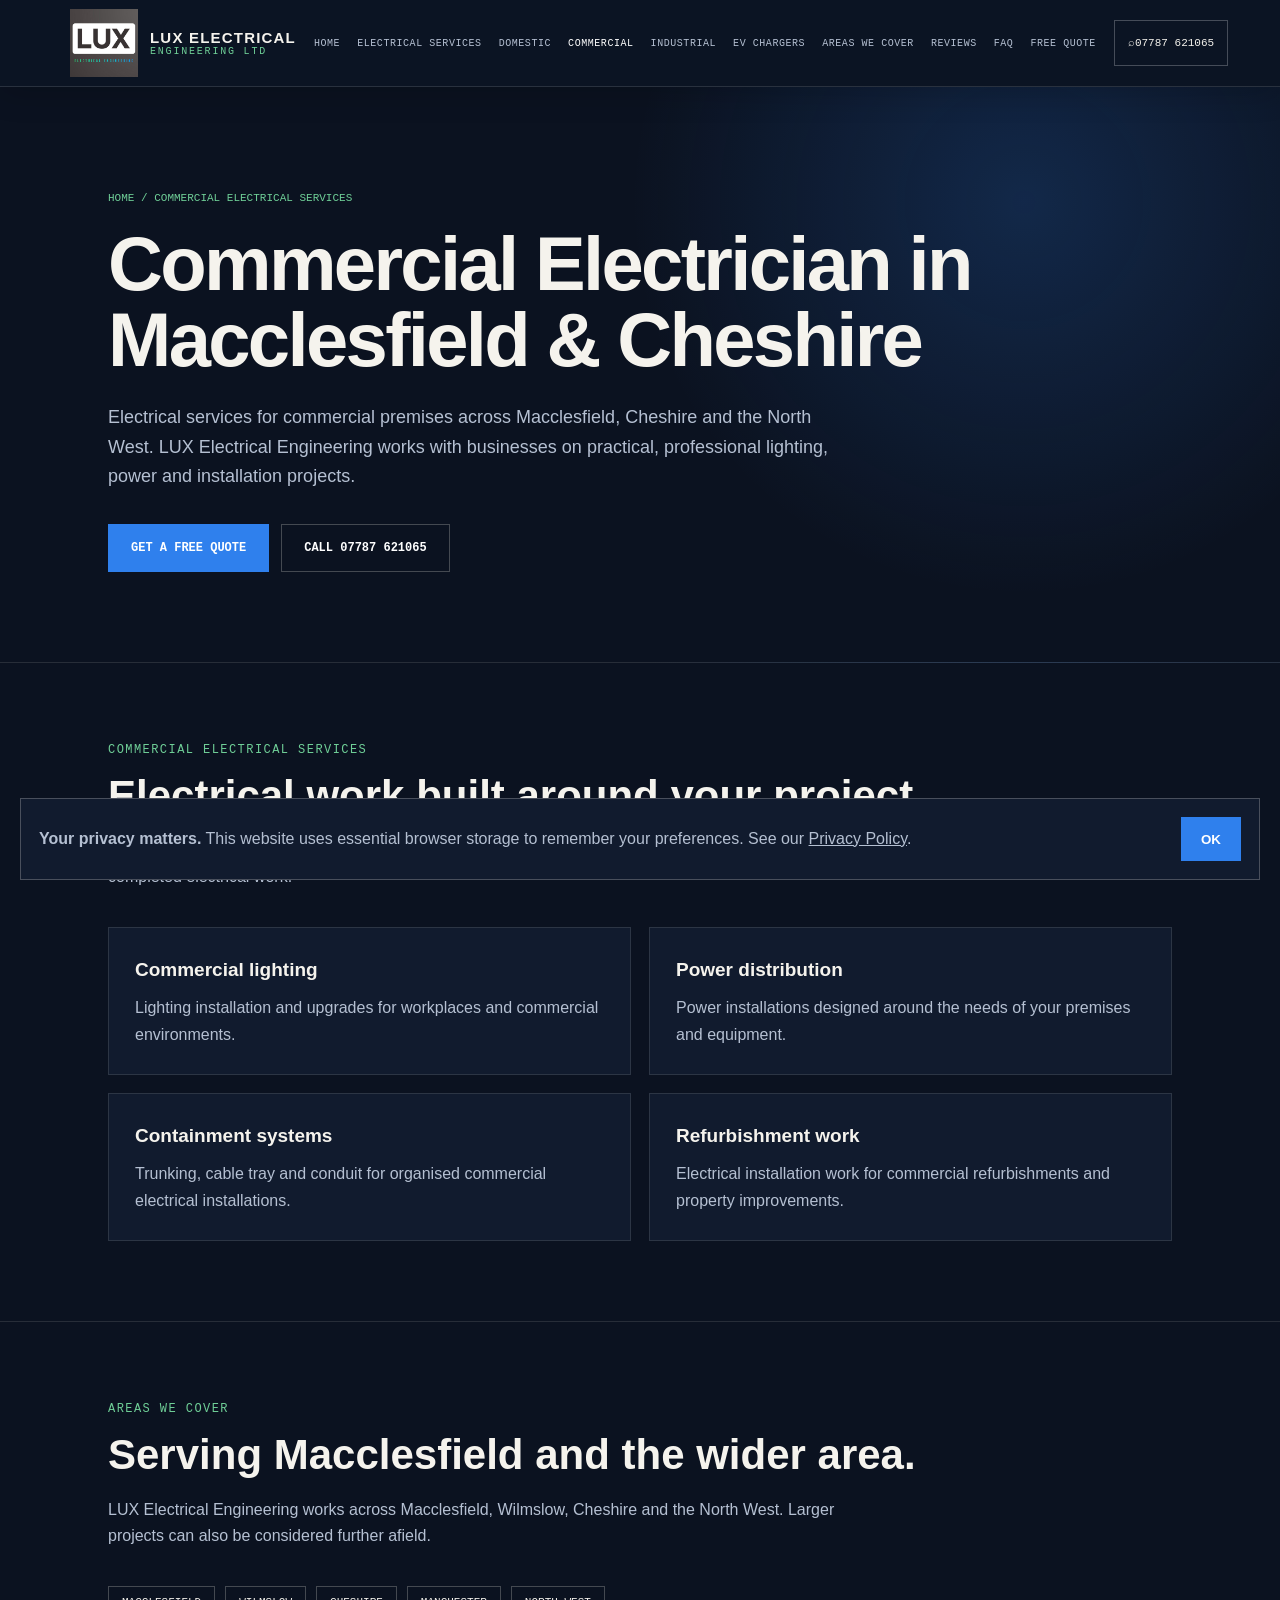
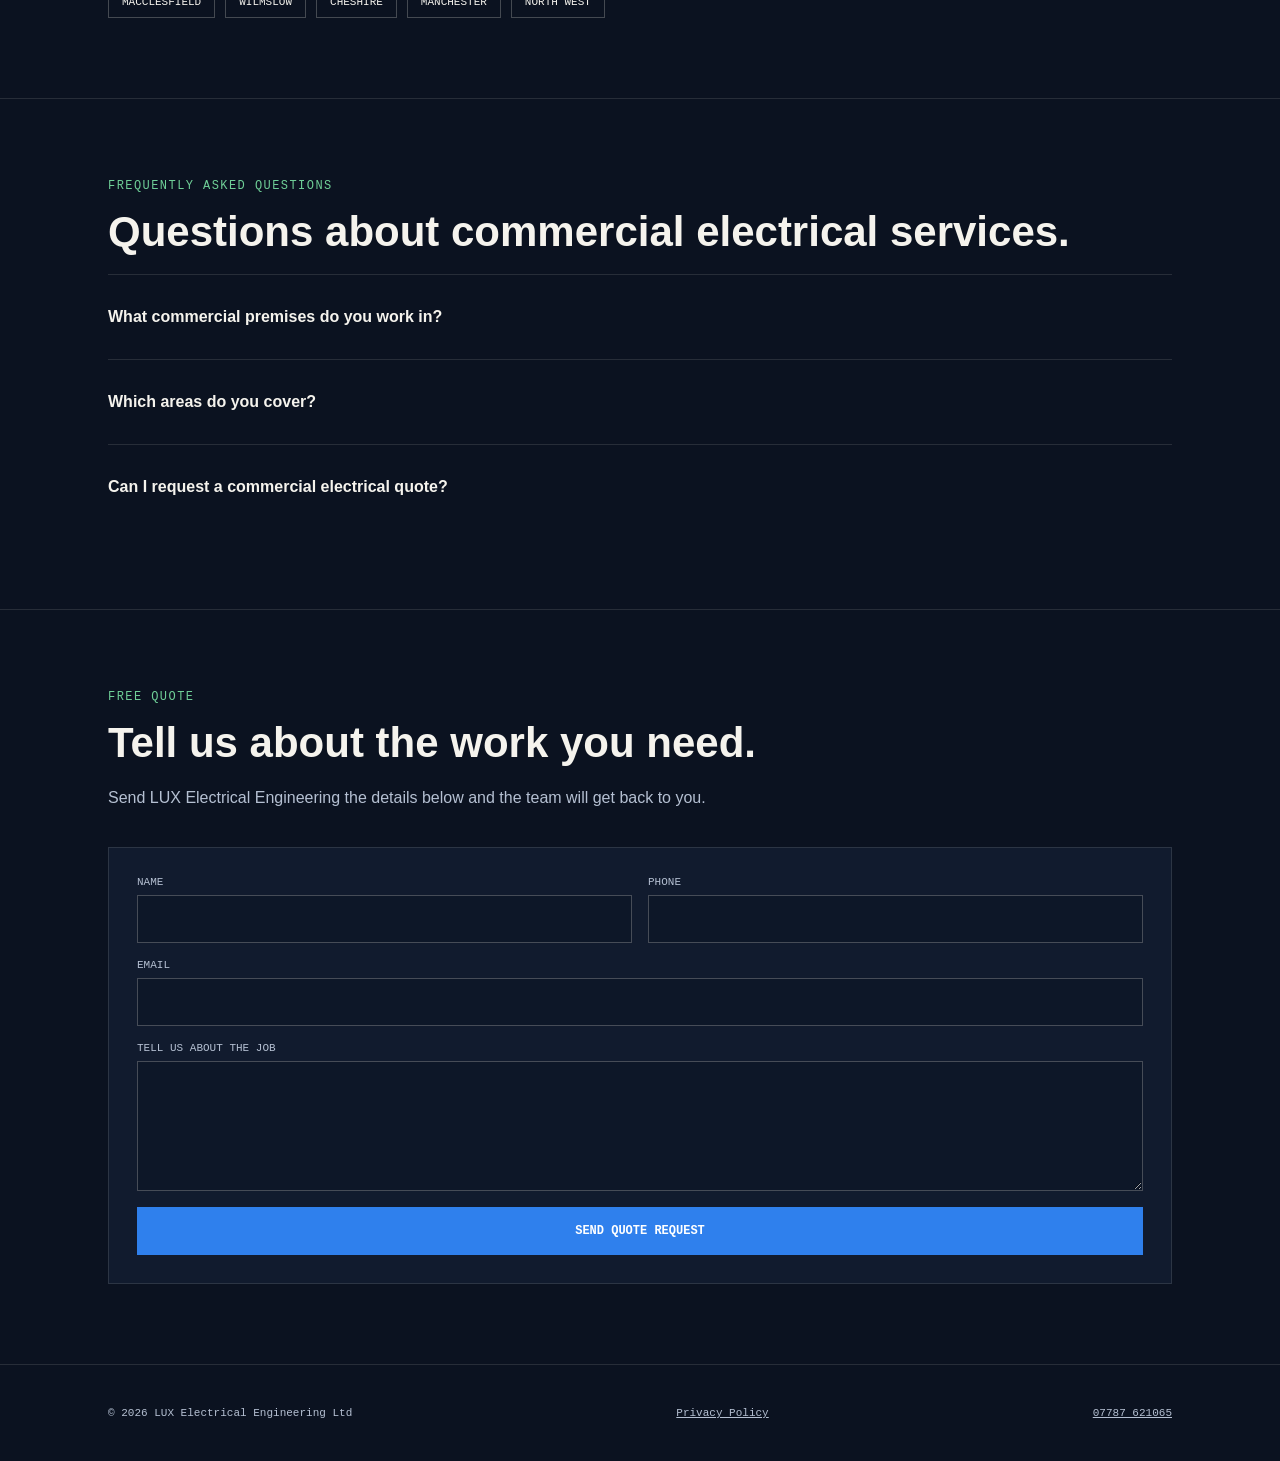
==== commercial-electrician.html @ 8d3e3acf "Refactor header implementation: extract header to separate HTML and CSS files, implement dynamic loa" ====
<!DOCTYPE html>
<html lang="en-GB">
<head>
<meta charset="UTF-8">
<meta name="viewport" content="width=device-width,initial-scale=1">
<title>Commercial Electrician Macclesfield & Cheshire | LUX Electrical</title>
<meta name="description" content="Commercial electrician serving Macclesfield and Cheshire. Electrical installations, lighting, power distribution and containment for commercial premises. Free quotes.">
<meta name="robots" content="index, follow, max-image-preview:large">
<meta name="theme-color" content="#0B1220">
<link rel="canonical" href="https://lux-electrical-ltd.co.uk/commercial-electrician.html">
<meta property="og:type" content="website">
<meta property="og:title" content="Commercial Electrician Macclesfield & Cheshire | LUX Electrical">
<meta property="og:description" content="Commercial electrician serving Macclesfield and Cheshire. Electrical installations, lighting, power distribution and containment for commercial premises. Free quotes.">
<meta property="og:url" content="https://lux-electrical-ltd.co.uk/commercial-electrician.html">
<meta property="og:image" content="https://lux-electrical-ltd.co.uk/wires.jpeg">
<script type="application/ld+json">{"@context":"https://schema.org","@graph":[{"@type":"Service","name":"Commercial Electrical Services","provider":{"@type":"Electrician","name":"LUX Electrical Engineering Ltd","url":"https://lux-electrical-ltd.co.uk/","telephone":"+447787621065"},"areaServed":["Macclesfield","Wilmslow","Cheshire","North West England"],"url":"https://lux-electrical-ltd.co.uk/commercial-electrician.html"},{"@type":"FAQPage","mainEntity":[{"@type":"Question","name":"What commercial premises do you work in?","acceptedAnswer":{"@type":"Answer","text":"Projects can include offices, shops, showrooms, warehouses, care homes, community buildings and other commercial environments."}},{"@type":"Question","name":"Which areas do you cover?","acceptedAnswer":{"@type":"Answer","text":"LUX Electrical Engineering covers Macclesfield, Wilmslow, Cheshire and the wider North West, with larger projects considered further afield."}},{"@type":"Question","name":"Can I request a commercial electrical quote?","acceptedAnswer":{"@type":"Answer","text":"Yes. Commercial enquiries can be submitted through the website or discussed directly on 07787 621065."}}]}]}</script>
<style>
:root{--ink:#0B1220;--panel:#111B2E;--panel2:#16223A;--blue:#2F80ED;--mint:#6FCF97;--live:#39FF88;--paper:#F5F3ED;--slate:#B5C0D2;--dim:#9AA8BF;--line:rgba(237,234,226,.12);--strong:rgba(237,234,226,.25);--display:Arial,Helvetica,sans-serif;--mono:'SFMono-Regular',Consolas,'Liberation Mono',monospace;--body:Arial,Helvetica,sans-serif;--max:1120px}
*{box-sizing:border-box}html{scroll-behavior:smooth}body{margin:0;background:var(--ink);color:var(--paper);font-family:var(--body);line-height:1.65;-webkit-font-smoothing:antialiased}a{color:inherit}.wrap{max-width:var(--max);margin:auto;padding:0 28px}img{max-width:100%;display:block}:is(a,button,input,select,textarea):focus-visible{outline:2px solid var(--live);outline-offset:3px}
header{position:sticky;top:0;z-index:20;background:rgba(11,18,32,.96);border-bottom:1px solid var(--line)}.nav{min-height:78px;display:flex;align-items:center;justify-content:space-between;gap:20px}.brand{display:flex;align-items:center;gap:12px;text-decoration:none}.brand img{width:58px;height:58px;object-fit:contain}.brand b{font-size:15px;letter-spacing:.03em}.navlinks{display:flex;gap:18px;align-items:center;flex-wrap:wrap}.navlinks a{font:11px var(--mono);text-transform:uppercase;text-decoration:none;color:var(--slate);min-height:44px;display:inline-flex;align-items:center}.navlinks a:hover{color:var(--paper)}
.hero{padding:105px 0 90px;border-bottom:1px solid var(--line);background:radial-gradient(circle at 80% 20%,rgba(47,128,237,.2),transparent 35%)}.crumbs{font:11px var(--mono);color:var(--mint);text-transform:uppercase;margin-bottom:22px}.crumbs a{text-decoration:none}.hero h1{font:700 clamp(42px,7vw,76px)/1 var(--display);letter-spacing:-.035em;max-width:900px;margin:0 0 25px}.hero p{font-size:18px;color:var(--slate);max-width:720px;margin:0 0 32px}.actions{display:flex;gap:12px;flex-wrap:wrap}.btn{min-height:48px;padding:13px 22px;border:1px solid var(--blue);background:var(--blue);color:#fff;text-decoration:none;font:600 12px var(--mono);text-transform:uppercase;display:inline-flex;align-items:center;justify-content:center}.btn.alt{background:transparent;border-color:var(--strong)}
section{padding:80px 0;border-bottom:1px solid var(--line);content-visibility:auto;contain-intrinsic-size:700px}.eyebrow{font:12px var(--mono);color:var(--mint);letter-spacing:.12em;text-transform:uppercase;margin-bottom:15px}.head{font:600 clamp(28px,4vw,42px) var(--display);margin:0 0 18px}.lede{color:var(--slate);max-width:760px;margin:0 0 36px}.grid{display:grid;grid-template-columns:repeat(2,1fr);gap:18px}.card{background:var(--panel);border:1px solid var(--line);padding:26px}.card h3{margin:0 0 10px;font-size:19px}.card p{margin:0;color:var(--slate)}.areas{display:flex;flex-wrap:wrap;gap:10px}.chip{border:1px solid var(--strong);padding:9px 13px;font:11px var(--mono);text-transform:uppercase}.faq details{border-top:1px solid var(--line);padding:20px 0}.faq summary{cursor:pointer;font-weight:600;min-height:44px;display:flex;align-items:center}.faq p{color:var(--slate);margin:10px 0 0}
.quote{display:grid;grid-template-columns:1fr 1fr;gap:16px;background:var(--panel);border:1px solid var(--line);padding:28px}.field{display:flex;flex-direction:column;gap:7px}.field.full{grid-column:1/-1}.field label{font:11px var(--mono);text-transform:uppercase;color:var(--slate)}.field input,.field select,.field textarea{width:100%;min-height:48px;background:#0D1728;border:1px solid var(--strong);color:var(--paper);padding:12px;font:16px var(--body)}.field textarea{min-height:130px;resize:vertical}.quote .btn{grid-column:1/-1;cursor:pointer}
footer{padding:42px 0}.foot{display:flex;justify-content:space-between;gap:20px;flex-wrap:wrap;color:var(--slate);font:11px var(--mono)}.cookie-banner{position:fixed;z-index:50;left:20px;right:20px;bottom:20px;background:var(--panel);border:1px solid var(--strong);padding:18px;display:flex;align-items:center;justify-content:space-between;gap:18px}.cookie-banner p{margin:0;color:var(--slate)}.cookie-banner button{min-width:60px;min-height:44px;background:var(--blue);border:0;color:#fff;font-weight:700;cursor:pointer}
@media(max-width:760px){.navlinks a:not(.quote-link){display:none}.wrap{padding:0 20px}.hero{padding:75px 0}.grid,.quote{grid-template-columns:1fr}.field.full,.quote .btn{grid-column:auto}.cookie-banner{flex-direction:column;align-items:stretch}.actions .btn{width:100%}}

</style>
<link rel="stylesheet" href="header.css">
</head>
<body>

<div id="site-header"></div>

<main>
<section class="hero"><div class="wrap"><div class="crumbs"><a href="index.html">Home</a> / Commercial Electrical Services</div><h1>Commercial Electrician in Macclesfield & Cheshire</h1><p>Electrical services for commercial premises across Macclesfield, Cheshire and the North West. LUX Electrical Engineering works with businesses on practical, professional lighting, power and installation projects.</p><div class="actions"><a class="btn" href="#quote">Get a free quote</a><a class="btn alt" href="tel:+447787621065">Call 07787 621065</a></div></div></section>
<section><div class="wrap"><div class="eyebrow">Commercial Electrical Services</div><h2 class="head">Electrical work built around your project.</h2><p class="lede">Clear communication, professional workmanship and a straightforward route from initial enquiry to completed electrical work.</p><div class="grid"><article class="card"><h3>Commercial lighting</h3><p>Lighting installation and upgrades for workplaces and commercial environments.</p></article><article class="card"><h3>Power distribution</h3><p>Power installations designed around the needs of your premises and equipment.</p></article><article class="card"><h3>Containment systems</h3><p>Trunking, cable tray and conduit for organised commercial electrical installations.</p></article><article class="card"><h3>Refurbishment work</h3><p>Electrical installation work for commercial refurbishments and property improvements.</p></article></div></div></section>
<section><div class="wrap"><div class="eyebrow">Areas We Cover</div><h2 class="head">Serving Macclesfield and the wider area.</h2><p class="lede">LUX Electrical Engineering works across Macclesfield, Wilmslow, Cheshire and the North West. Larger projects can also be considered further afield.</p><div class="areas"><span class="chip">Macclesfield</span><span class="chip">Wilmslow</span><span class="chip">Cheshire</span><span class="chip">Manchester</span><span class="chip">North West</span></div></div></section>
<section class="faq"><div class="wrap"><div class="eyebrow">Frequently Asked Questions</div><h2 class="head">Questions about commercial electrical services.</h2><details><summary>What commercial premises do you work in?</summary><p>Projects can include offices, shops, showrooms, warehouses, care homes, community buildings and other commercial environments.</p></details><details><summary>Which areas do you cover?</summary><p>LUX Electrical Engineering covers Macclesfield, Wilmslow, Cheshire and the wider North West, with larger projects considered further afield.</p></details><details><summary>Can I request a commercial electrical quote?</summary><p>Yes. Commercial enquiries can be submitted through the website or discussed directly on 07787 621065.</p></details></div></section>
<section id="quote"><div class="wrap"><div class="eyebrow">Free Quote</div><h2 class="head">Tell us about the work you need.</h2><p class="lede">Send LUX Electrical Engineering the details below and the team will get back to you.</p>
<form class="quote" action="https://formsubmit.co/ffd7b2f1b29dc3fb949552e3f3773366" method="POST">
<input type="hidden" name="_subject" value="New LUX Electrical quote request - Commercial Electrical Services">
<input type="hidden" name="_captcha" value="false">
<input type="hidden" name="_template" value="table">
<input type="hidden" name="_next" value="https://lux-electrical-ltd.co.uk/commercial-electrician.html?success=true#quote">
<input type="hidden" name="jobtype" value="Commercial">
<input type="text" name="_honey" style="display:none" tabindex="-1" autocomplete="off">
<div class="field"><label for="name">Name</label><input id="name" name="name" autocomplete="name" required></div>
<div class="field"><label for="phone">Phone</label><input id="phone" type="tel" name="phone" autocomplete="tel" required></div>
<div class="field full"><label for="email">Email</label><input id="email" type="email" name="email" autocomplete="email" required></div>
<div class="field full"><label for="message">Tell us about the job</label><textarea id="message" name="message" required></textarea></div>
<button class="btn" type="submit">Send quote request</button>
</form></div></section>
</main>
<footer><div class="wrap foot"><span>© 2026 LUX Electrical Engineering Ltd</span><a href="privacy-policy.html">Privacy Policy</a><a href="tel:+447787621065">07787 621065</a></div></footer>
<div id="cookie-banner" class="cookie-banner"><p><strong>Your privacy matters.</strong> This website uses essential browser storage to remember your preferences. See our <a href="privacy-policy.html">Privacy Policy</a>.</p><button type="button" id="accept-cookies">OK</button></div>
<script>
const b=document.getElementById('cookie-banner'),ok=document.getElementById('accept-cookies');
function choice(){try{return localStorage.getItem('luxCookieChoice')}catch(e){return null}}
function save(){try{localStorage.setItem('luxCookieChoice','accepted')}catch(e){}}
if(choice()&&b)b.style.display='none';
if(ok)ok.addEventListener('click',()=>{save();if(b)b.style.display='none'});
</script>



<script src="header.js" defer></script>
</body></html>
---- header.css ----
/* Shared LUX header */
.site-header{position:sticky;top:0;z-index:1000;background:#0b1423;border-bottom:1px solid rgba(255,255,255,.12);box-shadow:0 8px 30px rgba(0,0,0,.16)}
.site-nav{max-width:1180px;min-height:86px;margin:0 auto;padding:8px 20px;display:flex;align-items:center;gap:18px}
.site-brand{display:flex;align-items:center;gap:12px;text-decoration:none;flex:0 0 auto}
.site-brand img{width:68px;height:68px;object-fit:contain}
.site-brand-copy{display:flex;flex-direction:column;line-height:1.08;white-space:nowrap}
.site-brand-copy strong{font:700 15px Arial,Helvetica,sans-serif;letter-spacing:.08em;color:#f5f3ed}
.site-brand-copy small{font:10px 'SFMono-Regular',Consolas,monospace;letter-spacing:.18em;color:#6fcf97}
.site-links{display:flex;align-items:center;justify-content:center;gap:17px;margin-left:auto}
.site-links a{display:inline-flex;align-items:center;min-height:44px;color:#b5c0d2;text-decoration:none;text-transform:uppercase;white-space:nowrap;font:10px 'SFMono-Regular',Consolas,monospace;letter-spacing:.055em}
.site-links a:hover,.site-links a.is-current{color:#fff}
.site-phone{display:inline-flex;align-items:center;justify-content:center;min-height:46px;padding:0 13px;border:1px solid rgba(255,255,255,.24);color:#f5f3ed;text-decoration:none;white-space:nowrap;font:11px 'SFMono-Regular',Consolas,monospace}
.site-phone:hover{border-color:#2f80ed}
.site-menu-toggle{display:none;width:46px;height:46px;border:1px solid rgba(255,255,255,.24);background:transparent;padding:11px;cursor:pointer}
.site-menu-toggle span{display:block;height:2px;background:#f5f3ed;margin:5px 0;transition:.2s}
.site-menu-toggle[aria-expanded="true"] span:nth-child(1){transform:translateY(7px) rotate(45deg)}
.site-menu-toggle[aria-expanded="true"] span:nth-child(2){opacity:0}
.site-menu-toggle[aria-expanded="true"] span:nth-child(3){transform:translateY(-7px) rotate(-45deg)}
@media(max-width:1180px){
  .site-brand-copy{display:none}
  .site-links{gap:13px}
}
@media(max-width:930px){
  .site-nav{min-height:76px}
  .site-brand img{width:60px;height:60px}
  .site-brand-copy{display:flex}
  .site-phone{margin-left:auto}
  .site-menu-toggle{display:block}
  .site-links{display:none;position:absolute;left:20px;right:20px;top:calc(100% + 1px);margin:0;padding:10px;background:#111b2e;border:1px solid rgba(255,255,255,.2);box-shadow:0 20px 45px rgba(0,0,0,.42);flex-direction:column;align-items:stretch;gap:0}
  .site-links.is-open{display:flex}
  .site-links a{width:100%;min-height:49px;padding:0 12px;border-bottom:1px solid rgba(255,255,255,.1);font-size:11px}
  .site-links a:last-child{border-bottom:0}
}
@media(max-width:560px){
  .site-nav{padding:7px 16px;gap:10px}
  .site-brand img{width:54px;height:54px}
  .site-brand-copy strong{font-size:12px}
  .site-brand-copy small{font-size:8px}
  .site-phone{display:none}
  .site-links{left:16px;right:16px}
}
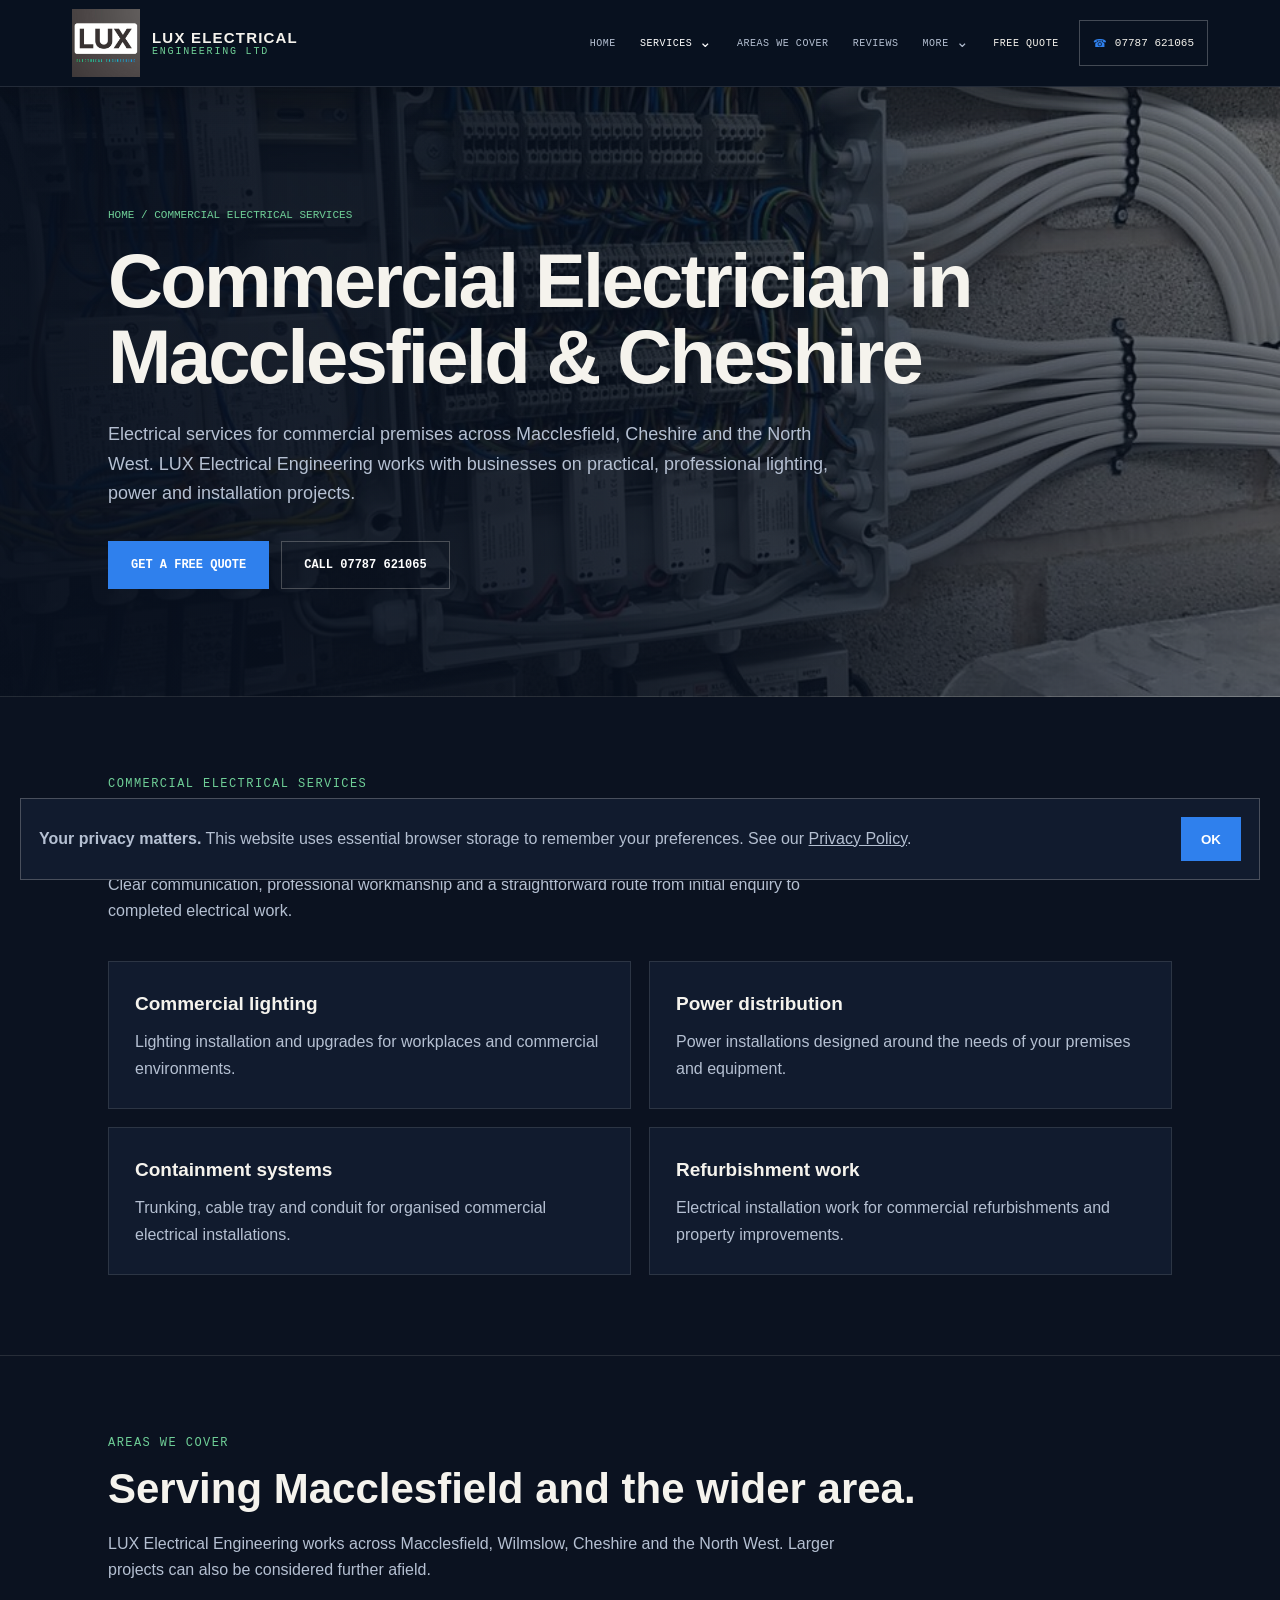
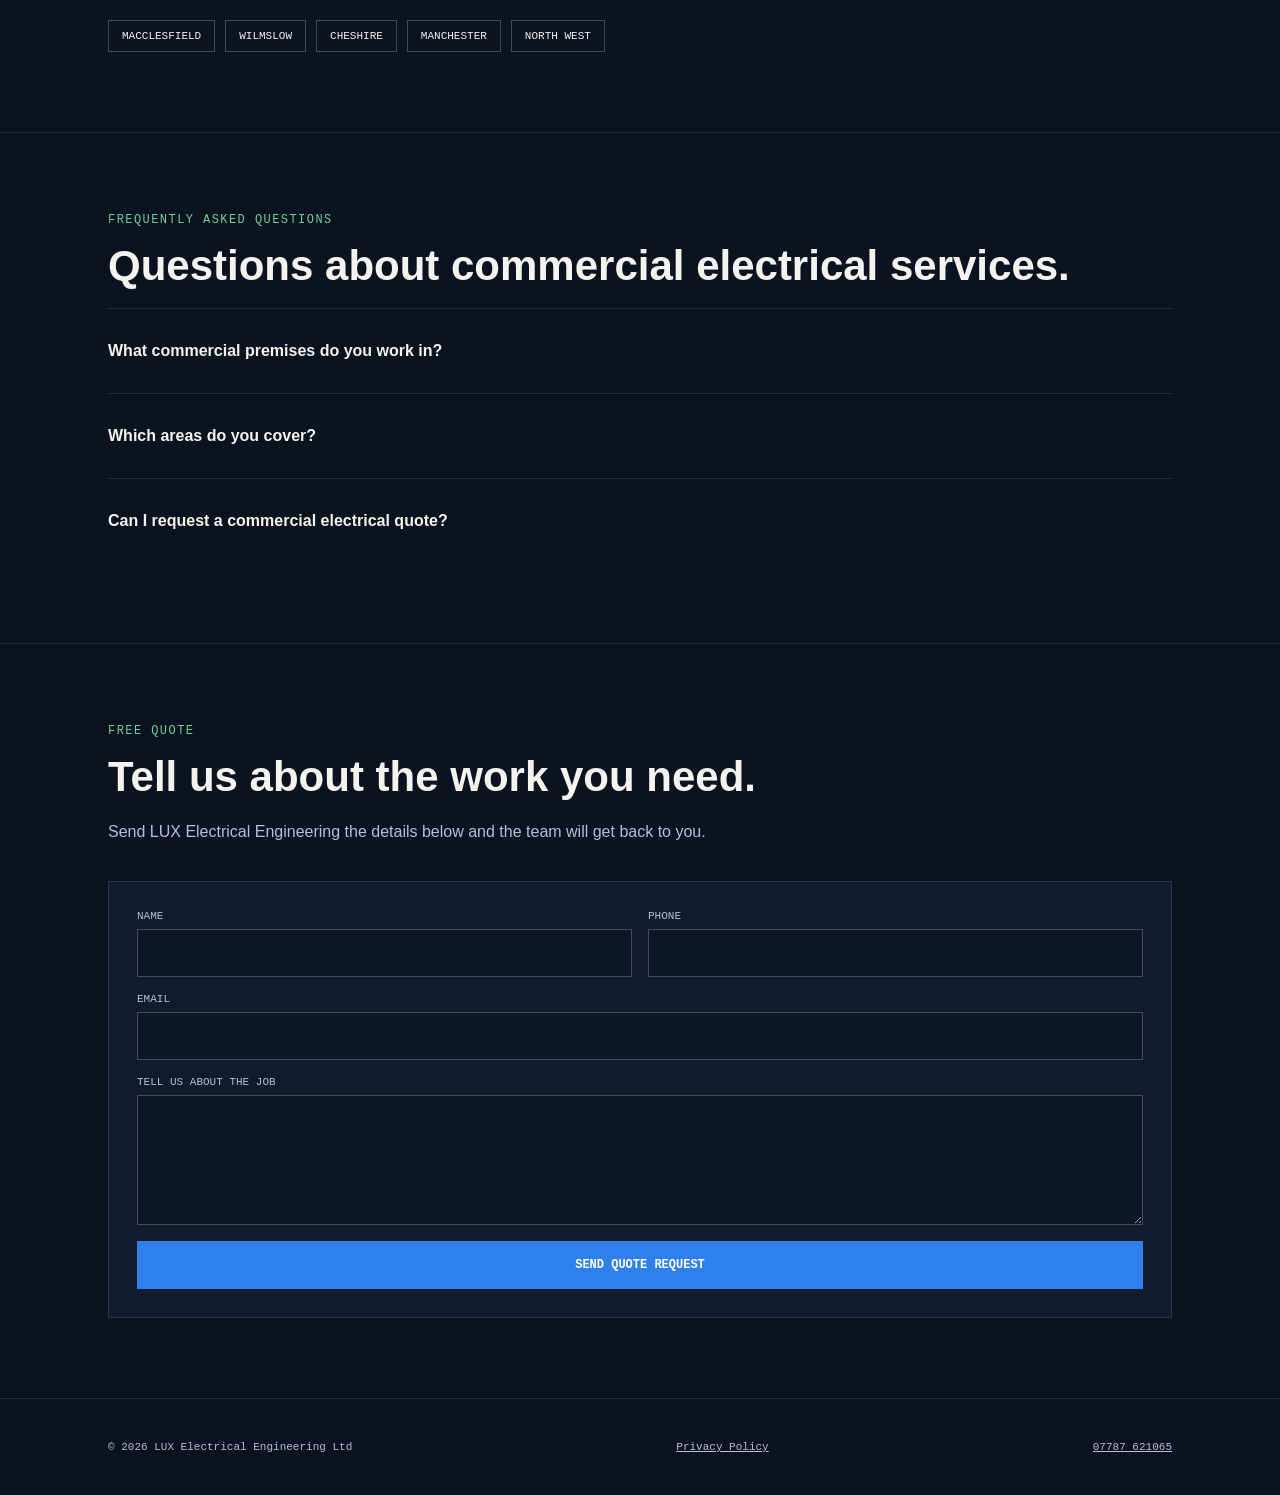
==== commit c8a6ceb0: "Add hero sections with background images and styles to service pages" ====
--- a/commercial-electrician.html
+++ b/commercial-electrician.html
@@ -26,6 +26,36 @@
 
 </style>
 <link rel="stylesheet" href="header.css">
+
+<style>
+.hero{
+  position:relative;
+  isolation:isolate;
+  background:
+    linear-gradient(90deg,rgba(7,15,29,.96) 0%,rgba(7,15,29,.84) 48%,rgba(7,15,29,.50) 100%),
+    url('wires.jpeg') center/cover no-repeat!important;
+  min-height:610px;
+  display:flex;
+  align-items:center;
+}
+.hero:after{
+  content:'';
+  position:absolute;
+  inset:0;
+  z-index:-1;
+  background:linear-gradient(180deg,rgba(11,18,32,.04),rgba(11,18,32,.30));
+}
+.hero .wrap{width:100%}
+@media(max-width:760px){
+  .hero{
+    min-height:570px;
+    background:
+      linear-gradient(90deg,rgba(7,15,29,.94),rgba(7,15,29,.72)),
+      url('wires.jpeg') center/cover no-repeat!important;
+  }
+}
+</style>
+
 </head>
 <body>
 
--- a/header.css
+++ b/header.css
@@ -1,35 +1,49 @@
-/* Shared LUX header */
-.site-header{position:sticky;top:0;z-index:1000;background:#0b1423;border-bottom:1px solid rgba(255,255,255,.12);box-shadow:0 8px 30px rgba(0,0,0,.16)}
-.site-nav{max-width:1180px;min-height:86px;margin:0 auto;padding:8px 20px;display:flex;align-items:center;gap:18px}
+/* LUX shared navigation */
+.site-header{position:sticky;top:0;z-index:1000;background:rgba(9,18,32,.96);backdrop-filter:blur(16px);-webkit-backdrop-filter:blur(16px);border-bottom:1px solid rgba(255,255,255,.11);box-shadow:0 8px 30px rgba(0,0,0,.18)}
+.site-nav{max-width:1180px;min-height:86px;margin:0 auto;padding:8px 22px;display:flex;align-items:center;gap:20px}
 .site-brand{display:flex;align-items:center;gap:12px;text-decoration:none;flex:0 0 auto}
 .site-brand img{width:68px;height:68px;object-fit:contain}
 .site-brand-copy{display:flex;flex-direction:column;line-height:1.08;white-space:nowrap}
 .site-brand-copy strong{font:700 15px Arial,Helvetica,sans-serif;letter-spacing:.08em;color:#f5f3ed}
 .site-brand-copy small{font:10px 'SFMono-Regular',Consolas,monospace;letter-spacing:.18em;color:#6fcf97}
-.site-links{display:flex;align-items:center;justify-content:center;gap:17px;margin-left:auto}
-.site-links a{display:inline-flex;align-items:center;min-height:44px;color:#b5c0d2;text-decoration:none;text-transform:uppercase;white-space:nowrap;font:10px 'SFMono-Regular',Consolas,monospace;letter-spacing:.055em}
-.site-links a:hover,.site-links a.is-current{color:#fff}
-.site-phone{display:inline-flex;align-items:center;justify-content:center;min-height:46px;padding:0 13px;border:1px solid rgba(255,255,255,.24);color:#f5f3ed;text-decoration:none;white-space:nowrap;font:11px 'SFMono-Regular',Consolas,monospace}
-.site-phone:hover{border-color:#2f80ed}
-.site-menu-toggle{display:none;width:46px;height:46px;border:1px solid rgba(255,255,255,.24);background:transparent;padding:11px;cursor:pointer}
+.site-links{display:flex;align-items:center;justify-content:center;gap:24px;margin-left:auto}
+.site-links>a,.site-dropdown-toggle{min-height:44px;display:inline-flex;align-items:center;gap:7px;padding:0;background:none;border:0;color:#b5c0d2;text-decoration:none;text-transform:uppercase;white-space:nowrap;font:10px 'SFMono-Regular',Consolas,monospace;letter-spacing:.055em;cursor:pointer}
+.site-links>a:hover,.site-links>a.is-current,.site-dropdown-toggle:hover,.site-dropdown.is-current>.site-dropdown-toggle{color:#fff}
+.site-quote-link{color:#f5f3ed!important}
+.site-dropdown{position:relative;display:flex;align-items:center}
+.dropdown-chevron{font-size:15px;line-height:1;transition:transform .2s ease}
+.site-dropdown.is-open .dropdown-chevron{transform:rotate(180deg)}
+.site-dropdown-menu{display:none;position:absolute;top:calc(100% + 9px);left:-18px;width:245px;padding:9px;background:#111b2e;border:1px solid rgba(255,255,255,.16);box-shadow:0 18px 42px rgba(0,0,0,.42)}
+.site-dropdown.is-open>.site-dropdown-menu{display:block}
+.site-dropdown-menu a{display:flex;align-items:center;min-height:45px;padding:0 12px;border-bottom:1px solid rgba(255,255,255,.08);color:#b5c0d2;text-decoration:none;text-transform:uppercase;font:10px 'SFMono-Regular',Consolas,monospace;letter-spacing:.04em}
+.site-dropdown-menu a:last-child{border-bottom:0}
+.site-dropdown-menu a:hover,.site-dropdown-menu a.is-current{color:#fff;background:rgba(47,128,237,.12)}
+.site-phone{display:inline-flex;align-items:center;justify-content:center;gap:8px;min-height:46px;padding:0 13px;border:1px solid rgba(255,255,255,.24);color:#f5f3ed;text-decoration:none;white-space:nowrap;font:11px 'SFMono-Regular',Consolas,monospace}
+.site-phone:hover{border-color:#2f80ed}.phone-mark{color:#2f80ed}
+.site-menu-toggle{display:none;width:46px;height:46px;flex:0 0 46px;border:1px solid rgba(255,255,255,.24);background:transparent;padding:11px;cursor:pointer}
 .site-menu-toggle span{display:block;height:2px;background:#f5f3ed;margin:5px 0;transition:.2s}
 .site-menu-toggle[aria-expanded="true"] span:nth-child(1){transform:translateY(7px) rotate(45deg)}
 .site-menu-toggle[aria-expanded="true"] span:nth-child(2){opacity:0}
 .site-menu-toggle[aria-expanded="true"] span:nth-child(3){transform:translateY(-7px) rotate(-45deg)}
-@media(max-width:1180px){
+@media(min-width:931px){
+  .site-dropdown:hover>.site-dropdown-menu{display:block}
+}
+@media(max-width:1080px){
   .site-brand-copy{display:none}
-  .site-links{gap:13px}
+  .site-links{gap:17px}
 }
 @media(max-width:930px){
-  .site-nav{min-height:76px}
+  .site-nav{min-height:76px;padding:7px 20px}
   .site-brand img{width:60px;height:60px}
   .site-brand-copy{display:flex}
   .site-phone{margin-left:auto}
   .site-menu-toggle{display:block}
   .site-links{display:none;position:absolute;left:20px;right:20px;top:calc(100% + 1px);margin:0;padding:10px;background:#111b2e;border:1px solid rgba(255,255,255,.2);box-shadow:0 20px 45px rgba(0,0,0,.42);flex-direction:column;align-items:stretch;gap:0}
   .site-links.is-open{display:flex}
-  .site-links a{width:100%;min-height:49px;padding:0 12px;border-bottom:1px solid rgba(255,255,255,.1);font-size:11px}
-  .site-links a:last-child{border-bottom:0}
+  .site-links>a,.site-dropdown-toggle{width:100%;min-height:49px;padding:0 12px;border-bottom:1px solid rgba(255,255,255,.09);font-size:11px;justify-content:space-between}
+  .site-dropdown{display:block;width:100%}
+  .site-dropdown-menu{position:static;width:100%;box-shadow:none;border:0;border-bottom:1px solid rgba(255,255,255,.09);padding:0 0 5px 14px;background:rgba(255,255,255,.025)}
+  .site-dropdown-menu a{min-height:44px}
 }
 @media(max-width:560px){
   .site-nav{padding:7px 16px;gap:10px}
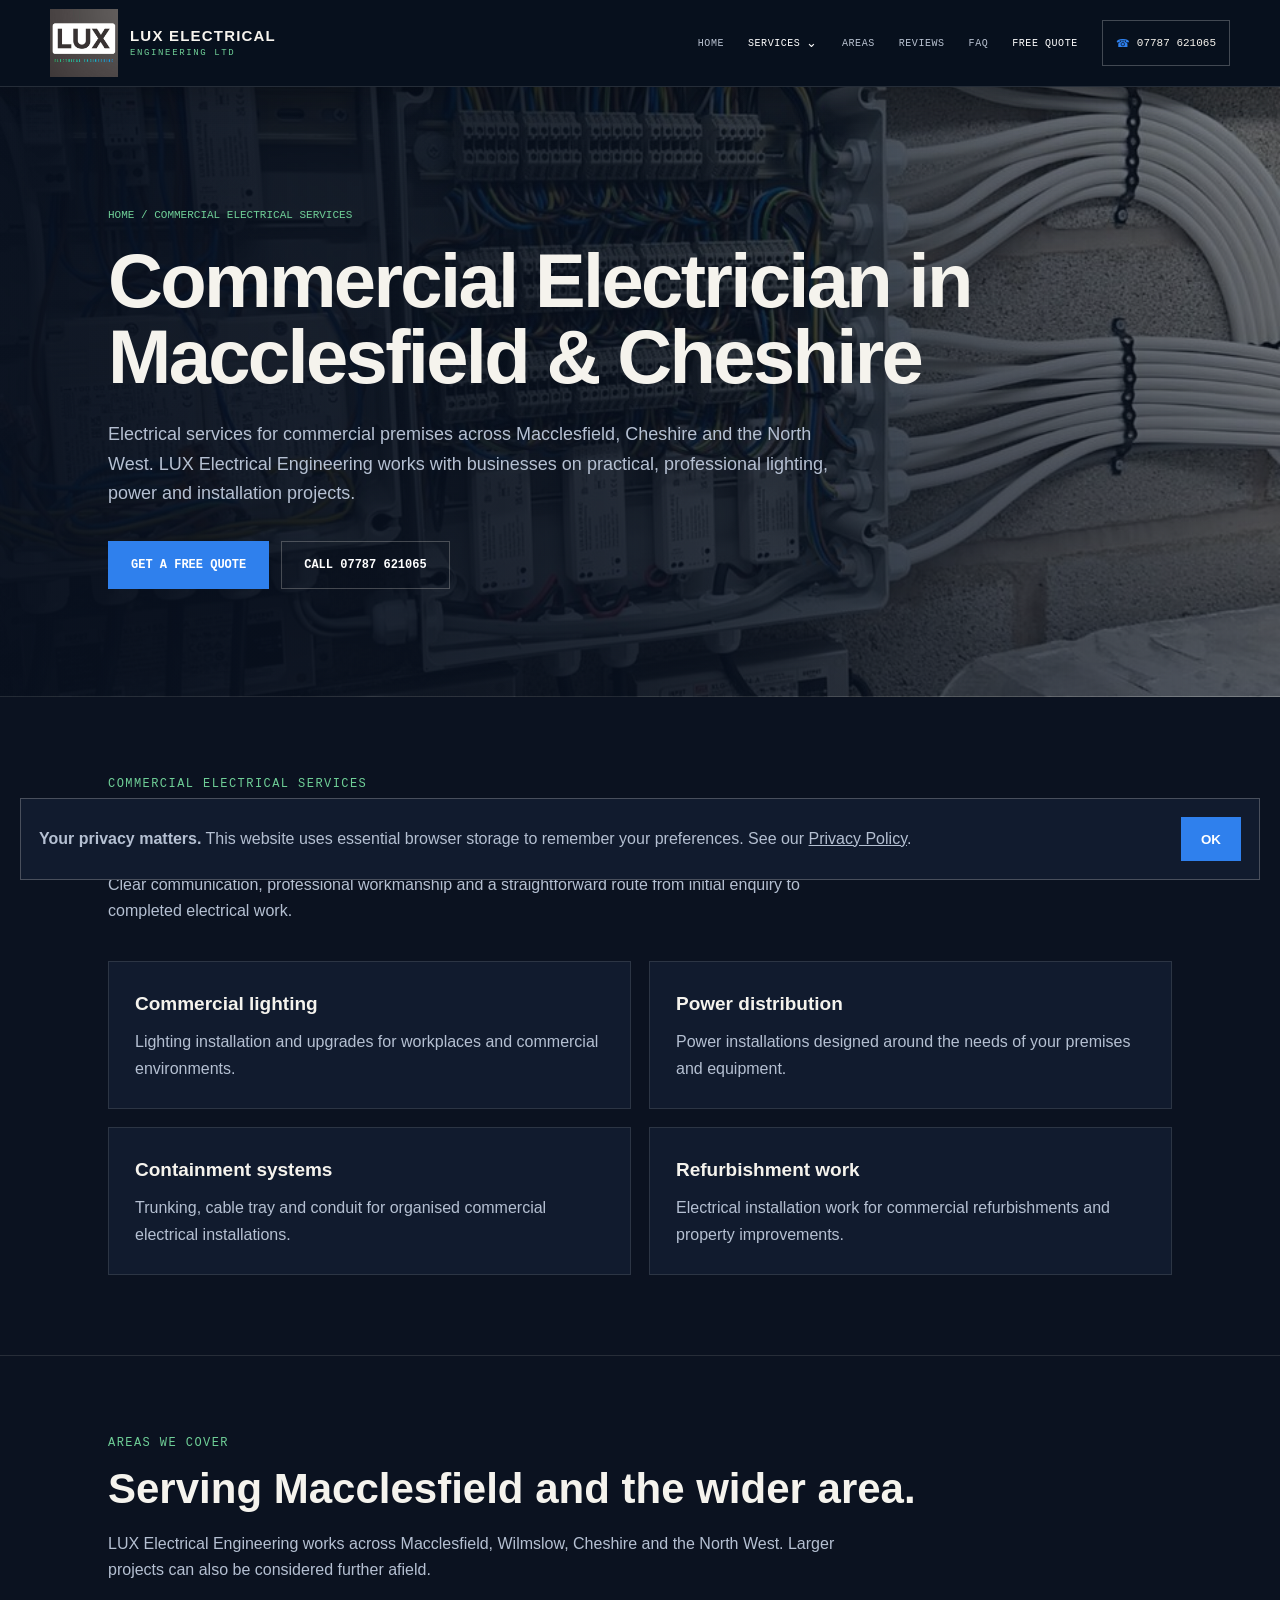
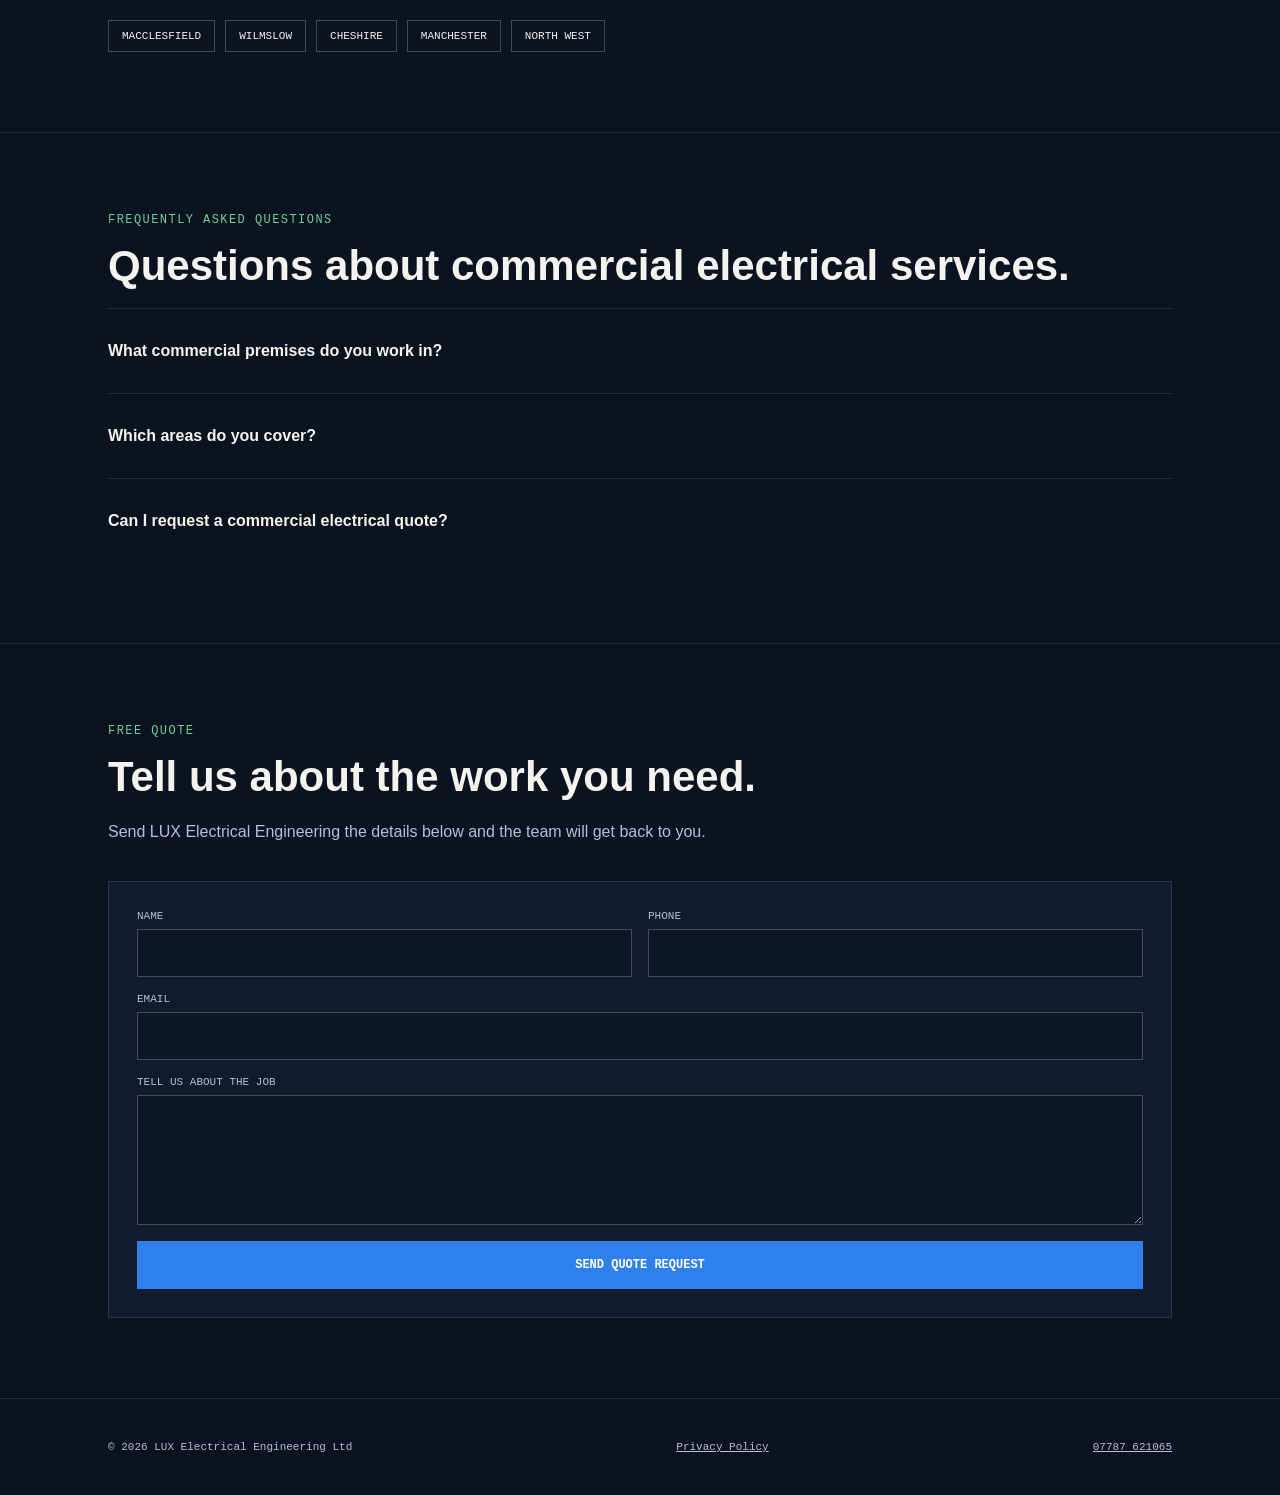
==== commit 3a468d79: "fix dropdowns" ====
--- a/commercial-electrician.html
+++ b/commercial-electrician.html
@@ -25,8 +25,6 @@
 @media(max-width:760px){.navlinks a:not(.quote-link){display:none}.wrap{padding:0 20px}.hero{padding:75px 0}.grid,.quote{grid-template-columns:1fr}.field.full,.quote .btn{grid-column:auto}.cookie-banner{flex-direction:column;align-items:stretch}.actions .btn{width:100%}}
 
 </style>
-<link rel="stylesheet" href="header.css">
-
 <style>
 .hero{
   position:relative;
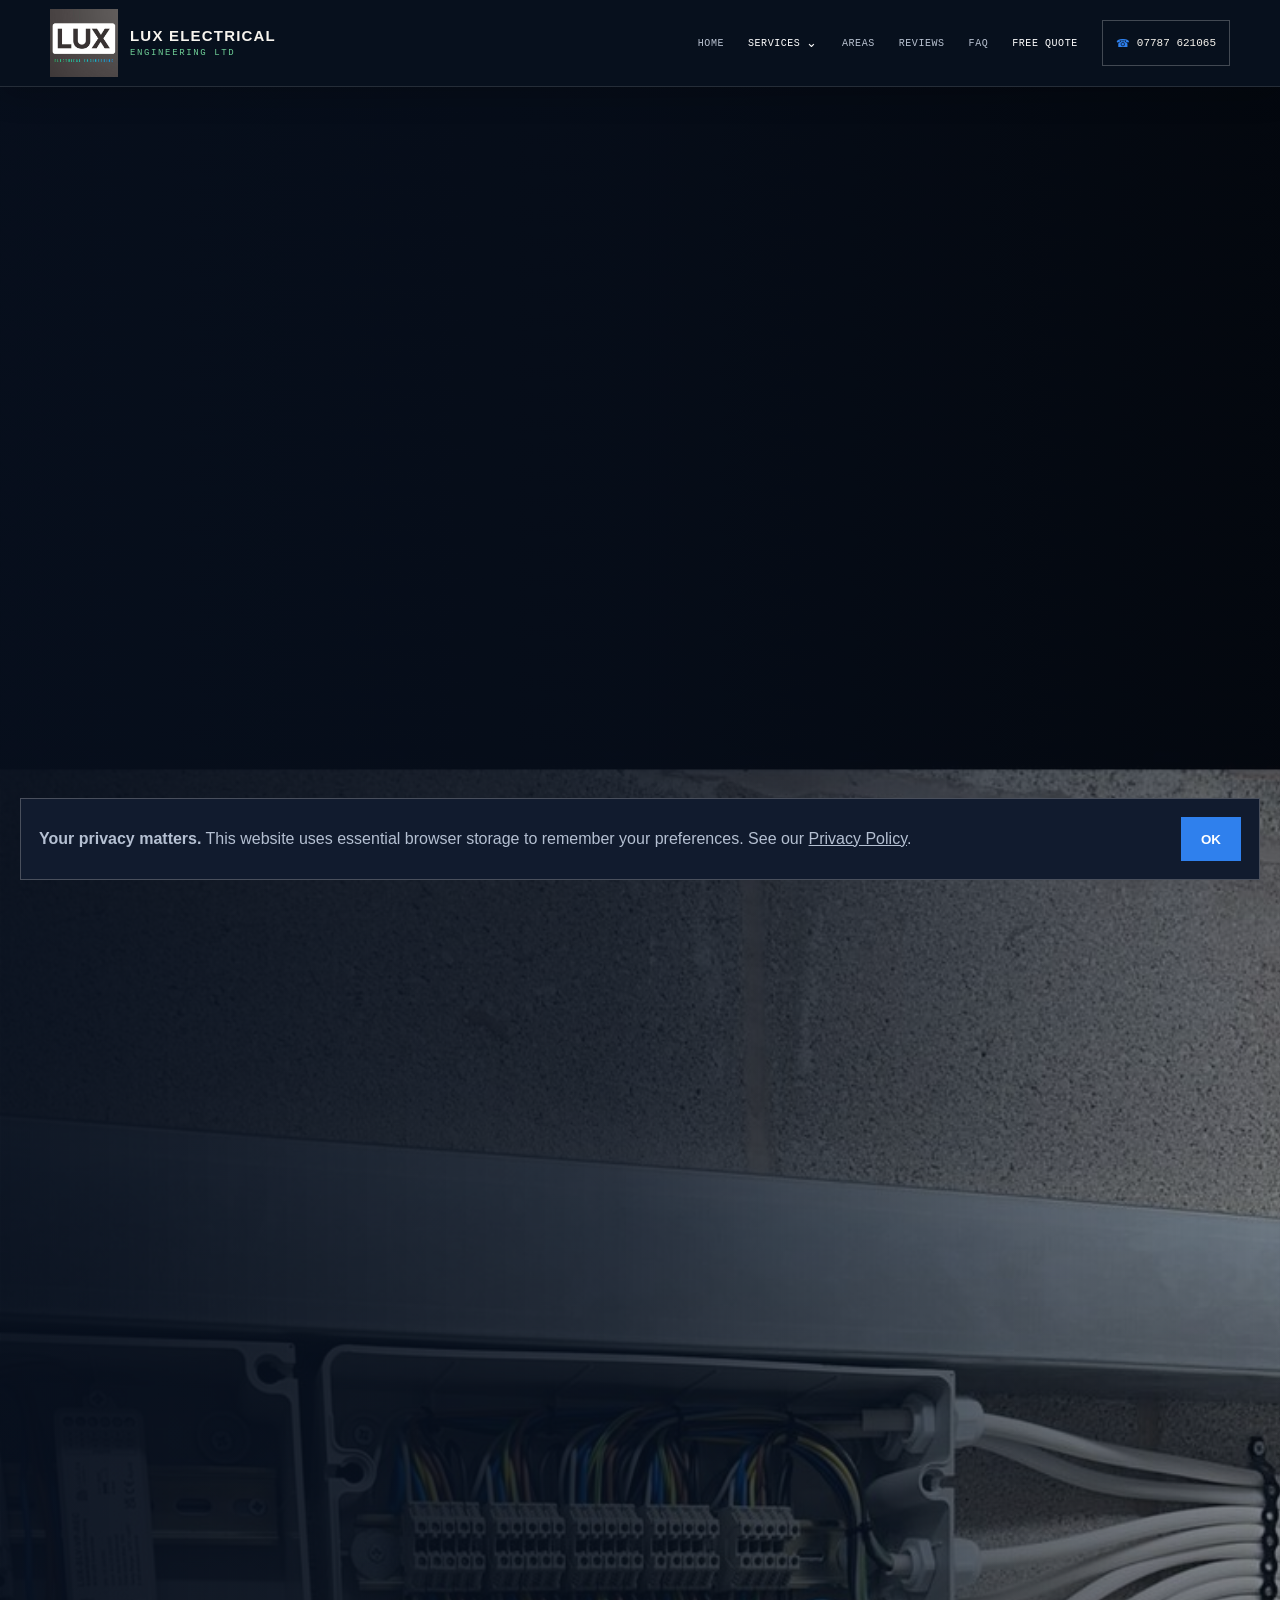
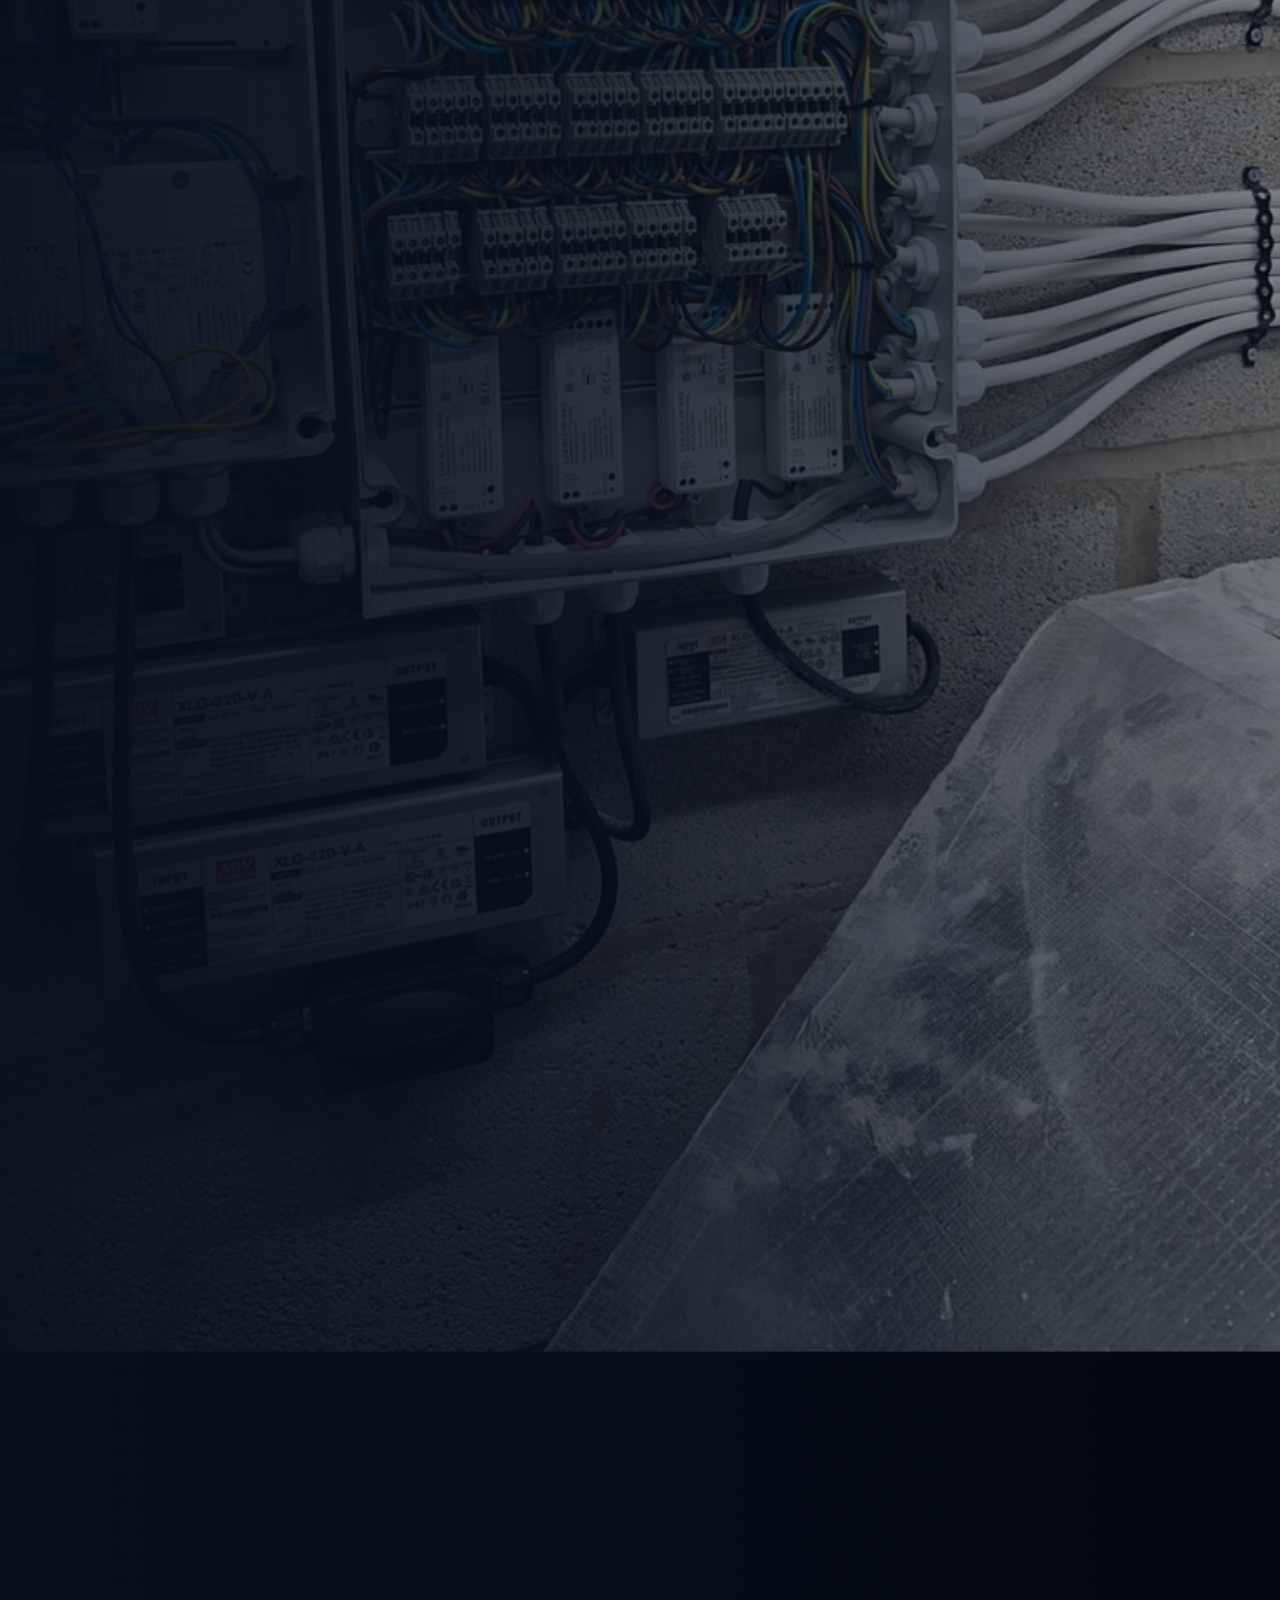
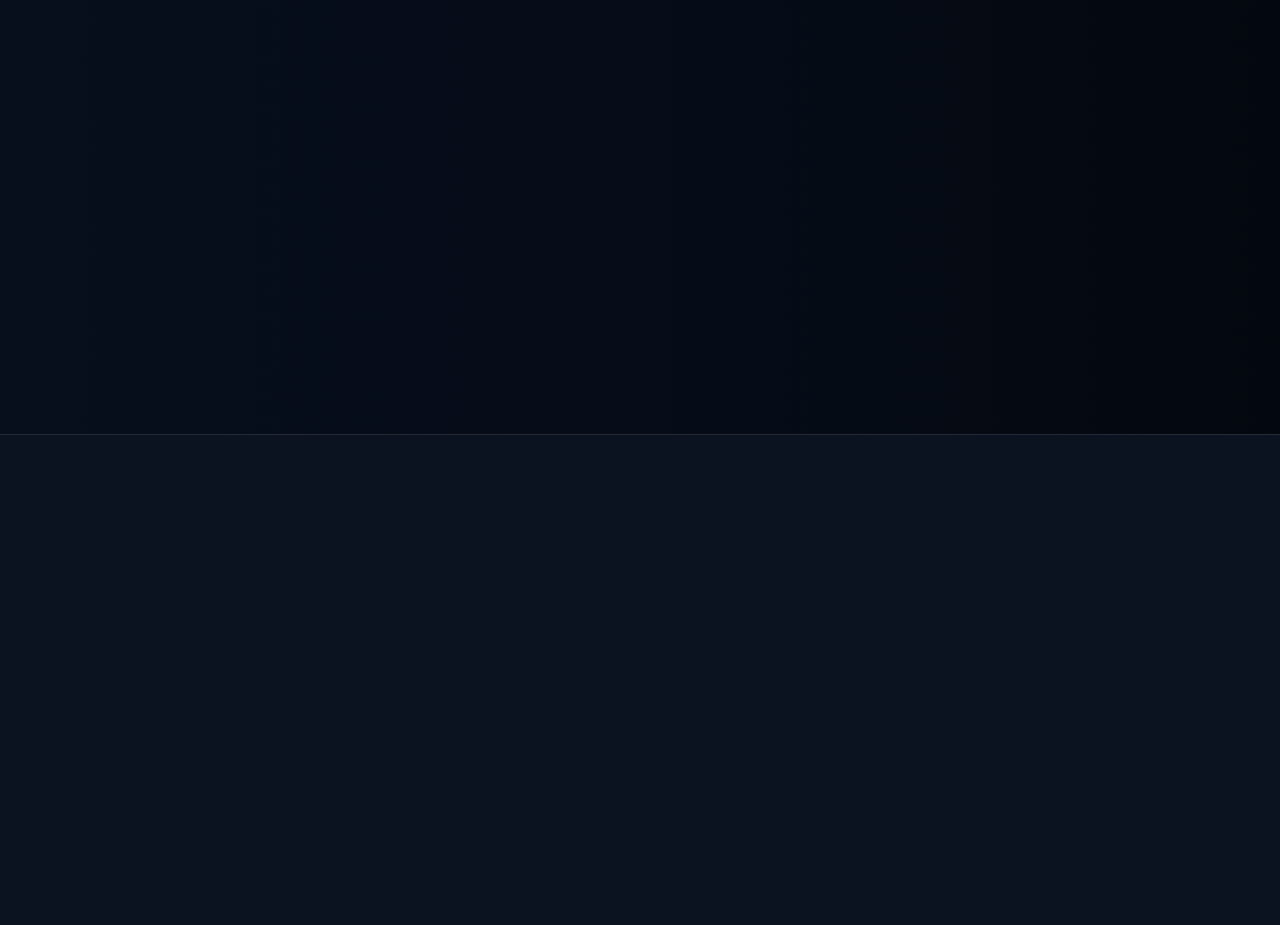
==== commit aaf8e982: "Refactor industrial-electrician.html for improved semantics and structure; add new eicr-macclesfield" ====
--- a/commercial-electrician.html
+++ b/commercial-electrician.html
@@ -1,19 +1,20 @@
 <!DOCTYPE html>
+
 <html lang="en-GB">
 <head>
-<meta charset="UTF-8">
-<meta name="viewport" content="width=device-width,initial-scale=1">
-<title>Commercial Electrician Macclesfield & Cheshire | LUX Electrical</title>
-<meta name="description" content="Commercial electrician serving Macclesfield and Cheshire. Electrical installations, lighting, power distribution and containment for commercial premises. Free quotes.">
-<meta name="robots" content="index, follow, max-image-preview:large">
-<meta name="theme-color" content="#0B1220">
-<link rel="canonical" href="https://lux-electrical-ltd.co.uk/commercial-electrician.html">
-<meta property="og:type" content="website">
-<meta property="og:title" content="Commercial Electrician Macclesfield & Cheshire | LUX Electrical">
-<meta property="og:description" content="Commercial electrician serving Macclesfield and Cheshire. Electrical installations, lighting, power distribution and containment for commercial premises. Free quotes.">
-<meta property="og:url" content="https://lux-electrical-ltd.co.uk/commercial-electrician.html">
-<meta property="og:image" content="https://lux-electrical-ltd.co.uk/wires.jpeg">
-<script type="application/ld+json">{"@context":"https://schema.org","@graph":[{"@type":"Service","name":"Commercial Electrical Services","provider":{"@type":"Electrician","name":"LUX Electrical Engineering Ltd","url":"https://lux-electrical-ltd.co.uk/","telephone":"+447787621065"},"areaServed":["Macclesfield","Wilmslow","Cheshire","North West England"],"url":"https://lux-electrical-ltd.co.uk/commercial-electrician.html"},{"@type":"FAQPage","mainEntity":[{"@type":"Question","name":"What commercial premises do you work in?","acceptedAnswer":{"@type":"Answer","text":"Projects can include offices, shops, showrooms, warehouses, care homes, community buildings and other commercial environments."}},{"@type":"Question","name":"Which areas do you cover?","acceptedAnswer":{"@type":"Answer","text":"LUX Electrical Engineering covers Macclesfield, Wilmslow, Cheshire and the wider North West, with larger projects considered further afield."}},{"@type":"Question","name":"Can I request a commercial electrical quote?","acceptedAnswer":{"@type":"Answer","text":"Yes. Commercial enquiries can be submitted through the website or discussed directly on 07787 621065."}}]}]}</script>
+<meta charset="utf-8"/>
+<meta content="width=device-width,initial-scale=1" name="viewport"/>
+<title>Commercial Electrician Macclesfield &amp; Cheshire | LUX Electrical</title>
+<meta content="Commercial electrician serving Macclesfield and Cheshire. Electrical installations, lighting, power distribution and containment for commercial premises. Free quotes." name="description"/>
+<meta content="index, follow, max-image-preview:large" name="robots"/>
+<meta content="#0B1220" name="theme-color"/>
+<link href="https://lux-electrical-ltd.co.uk/commercial-electrician.html" rel="canonical"/>
+<meta content="website" property="og:type"/>
+<meta content="Commercial Electrician Macclesfield &amp; Cheshire | LUX Electrical" property="og:title"/>
+<meta content="Commercial electrician serving Macclesfield and Cheshire. Electrical installations, lighting, power distribution and containment for commercial premises. Free quotes." property="og:description"/>
+<meta content="https://lux-electrical-ltd.co.uk/commercial-electrician.html" property="og:url"/>
+<meta content="https://lux-electrical-ltd.co.uk/wires.jpeg" property="og:image"/>
+<script type="application/ld+json">{"@context":"https://schema.org","@graph":[{"@type":"Service","name":"Commercial Electrical Services","provider":{"@type":"Electrician","name":"LUX Electrical Engineering Ltd","url":"https://lux-electrical-ltd.co.uk/","telephone":"+447787621065"},"areaServed":["Macclesfield","Wilmslow","Cheshire","North West England"],"url":"https://lux-electrical-ltd.co.uk/commercial-electrician.html"},{"@type":"FAQPage","mainEntity":[{"@type":"Question","name":"Do you carry out electrical work in offices, shops and other commercial premises?","acceptedAnswer":{"@type":"Answer","text":"Yes, we undertake electrical work across a variety of commercial environments, including offices, retail units, workshops and other business premises. Whether you require additional power supplies, lighting upgrades, new circuits or a larger electrical installation, we provide professional solutions tailored to your property's needs."}},{"@type":"Question","name":"Do commercial properties require regular electrical inspections and testing?","acceptedAnswer":{"@type":"Answer","text":"Regular electrical inspections and testing help identify deterioration, damage and potential electrical hazards before they become more serious problems. The recommended inspection frequency depends on the type of premises, its use and the condition of the installation. Lux Electrical Engineering Ltd provides EICRs to assess the condition of electrical installations and identify any remedial work required."}},{"@type":"Question","name":"Can you carry out electrical work while minimising disruption to my business?","acceptedAnswer":{"@type":"Answer","text":"We understand the importance of keeping your business operating efficiently. Where practical, electrical work can be planned around your operating hours and site requirements to help minimise disruption. We discuss the scope of work, access arrangements and any necessary power interruptions in advance to help ensure the project is completed safely and efficiently."}}]}]}</script>
 <style>
 :root{--ink:#0B1220;--panel:#111B2E;--panel2:#16223A;--blue:#2F80ED;--mint:#6FCF97;--live:#39FF88;--paper:#F5F3ED;--slate:#B5C0D2;--dim:#9AA8BF;--line:rgba(237,234,226,.12);--strong:rgba(237,234,226,.25);--display:Arial,Helvetica,sans-serif;--mono:'SFMono-Regular',Consolas,'Liberation Mono',monospace;--body:Arial,Helvetica,sans-serif;--max:1120px}
 *{box-sizing:border-box}html{scroll-behavior:smooth}body{margin:0;background:var(--ink);color:var(--paper);font-family:var(--body);line-height:1.65;-webkit-font-smoothing:antialiased}a{color:inherit}.wrap{max-width:var(--max);margin:auto;padding:0 28px}img{max-width:100%;display:block}:is(a,button,input,select,textarea):focus-visible{outline:2px solid var(--live);outline-offset:3px}
@@ -53,34 +54,31 @@
   }
 }
 </style>
-
-</head>
+<style>/* Service photo and detailed services */.lux-service-photo{margin:28px 0 34px;border:1px solid rgba(237,234,226,.2);border-radius:5px;overflow:hidden;background:#111b2e}.lux-service-photo img{display:block;width:100%;max-height:520px;object-fit:cover;object-position:center}.lux-service-photo figcaption{padding:10px 16px;color:#b5c0d2;font-size:12px}.lux-detail-grid{display:grid;grid-template-columns:repeat(2,minmax(0,1fr));gap:18px;margin-top:28px}.lux-detail-card{background:#111b2e;border:1px solid rgba(237,234,226,.14);padding:25px;border-radius:4px}.lux-detail-card h3{margin:0 0 10px;font-size:19px;color:#edeae2}.lux-detail-card p{margin:0;color:#b5c0d2;line-height:1.7}.lux-related{margin-top:30px;color:#b5c0d2}.lux-related a{color:#6fcf97}@media(max-width:680px){.lux-detail-grid{grid-template-columns:1fr}.lux-service-photo img{max-height:380px}}</style></head>
 <body>
-
 <div id="site-header"></div>
-
 <main>
-<section class="hero"><div class="wrap"><div class="crumbs"><a href="index.html">Home</a> / Commercial Electrical Services</div><h1>Commercial Electrician in Macclesfield & Cheshire</h1><p>Electrical services for commercial premises across Macclesfield, Cheshire and the North West. LUX Electrical Engineering works with businesses on practical, professional lighting, power and installation projects.</p><div class="actions"><a class="btn" href="#quote">Get a free quote</a><a class="btn alt" href="tel:+447787621065">Call 07787 621065</a></div></div></section>
-<section><div class="wrap"><div class="eyebrow">Commercial Electrical Services</div><h2 class="head">Electrical work built around your project.</h2><p class="lede">Clear communication, professional workmanship and a straightforward route from initial enquiry to completed electrical work.</p><div class="grid"><article class="card"><h3>Commercial lighting</h3><p>Lighting installation and upgrades for workplaces and commercial environments.</p></article><article class="card"><h3>Power distribution</h3><p>Power installations designed around the needs of your premises and equipment.</p></article><article class="card"><h3>Containment systems</h3><p>Trunking, cable tray and conduit for organised commercial electrical installations.</p></article><article class="card"><h3>Refurbishment work</h3><p>Electrical installation work for commercial refurbishments and property improvements.</p></article></div></div></section>
+<section class="hero"><div class="wrap"><div class="crumbs"><a href="index.html">Home</a> / Commercial Electrical Services</div><h1>Commercial Electrician in Macclesfield &amp; Cheshire</h1><p>Looking for a reliable commercial electrician for your business? At LUX Electrical Engineering Ltd, we provide professional electrical services for commercial premises, helping businesses maintain safe, compliant and efficient electrical installations. Whether you require electrical installations, consumer unit upgrades, fault finding, maintenance or EICRs, we deliver high-quality workmanship tailored to your business needs. Proudly serving Macclesfield and the surrounding areas, we’re committed to providing dependable electrical solutions with a professional service you can trust.</p><div class="actions"><a class="btn" href="#quote">Get a free quote</a><a class="btn alt" href="tel:+447787621065">Call 07787 621065</a></div><figure class="lux-service-photo"><img alt="LUX Electrical Engineering commercial project photograph" decoding="async" height="1200" src="commercial page.jpeg" width="900"/><figcaption>Electrical work by LUX Electrical Engineering</figcaption></figure></div></section>
+<section><div class="wrap"><div class="eyebrow">Commercial Electrical Services</div><h2 class="head">Electrical work built around your project.</h2><p class="lede">Clear communication, professional workmanship and a straightforward route from initial enquiry to completed electrical work.</p><div class="lux-detail-grid"><article class="lux-detail-card"><h3>Office installations</h3><p>Electrical installations for offices and workspaces.</p></article><article class="lux-detail-card"><h3>Retail &amp; showroom electrics</h3><p>Lighting and power for shops and showrooms.</p></article><article class="lux-detail-card"><h3>Commercial lighting</h3><p>New and upgraded lighting installations.</p></article><article class="lux-detail-card"><h3>Power distribution</h3><p>Distribution equipment and electrical power installations.</p></article><article class="lux-detail-card"><h3>Commercial refurbishments</h3><p>Electrical work for building alterations and refits.</p></article><article class="lux-detail-card"><h3>Warehouses &amp; facilities</h3><p>Electrical installations for warehouse and commercial spaces.</p></article><article class="lux-detail-card"><h3>Fault finding &amp; maintenance</h3><p>Identifying faults and maintaining commercial electrical installations.</p></article><article class="lux-detail-card"><h3>Commercial EICRs</h3><p>Inspection and testing with clear electrical condition reports.</p></article></div></div><p class="lux-related">Need an electrical safety report? <a href="eicr-macclesfield.html">Explore EICR testing in Macclesfield →</a></p></section>
 <section><div class="wrap"><div class="eyebrow">Areas We Cover</div><h2 class="head">Serving Macclesfield and the wider area.</h2><p class="lede">LUX Electrical Engineering works across Macclesfield, Wilmslow, Cheshire and the North West. Larger projects can also be considered further afield.</p><div class="areas"><span class="chip">Macclesfield</span><span class="chip">Wilmslow</span><span class="chip">Cheshire</span><span class="chip">Manchester</span><span class="chip">North West</span></div></div></section>
-<section class="faq"><div class="wrap"><div class="eyebrow">Frequently Asked Questions</div><h2 class="head">Questions about commercial electrical services.</h2><details><summary>What commercial premises do you work in?</summary><p>Projects can include offices, shops, showrooms, warehouses, care homes, community buildings and other commercial environments.</p></details><details><summary>Which areas do you cover?</summary><p>LUX Electrical Engineering covers Macclesfield, Wilmslow, Cheshire and the wider North West, with larger projects considered further afield.</p></details><details><summary>Can I request a commercial electrical quote?</summary><p>Yes. Commercial enquiries can be submitted through the website or discussed directly on 07787 621065.</p></details></div></section>
+<section class="faq"><div class="wrap"><div class="eyebrow">Frequently Asked Questions</div><h2 class="head">Questions about commercial electrical services.</h2><details><summary>Do you carry out electrical work in offices, shops and other commercial premises?</summary><p>Yes, we undertake electrical work across a variety of commercial environments, including offices, retail units, workshops and other business premises. Whether you require additional power supplies, lighting upgrades, new circuits or a larger electrical installation, we provide professional solutions tailored to your property's needs.</p></details><details><summary>Do commercial properties require regular electrical inspections and testing?</summary><p>Regular electrical inspections and testing help identify deterioration, damage and potential electrical hazards before they become more serious problems. The recommended inspection frequency depends on the type of premises, its use and the condition of the installation. Lux Electrical Engineering Ltd provides EICRs to assess the condition of electrical installations and identify any remedial work required.</p></details><details><summary>Can you carry out electrical work while minimising disruption to my business?</summary><p>We understand the importance of keeping your business operating efficiently. Where practical, electrical work can be planned around your operating hours and site requirements to help minimise disruption. We discuss the scope of work, access arrangements and any necessary power interruptions in advance to help ensure the project is completed safely and efficiently.</p></details></div></section>
 <section id="quote"><div class="wrap"><div class="eyebrow">Free Quote</div><h2 class="head">Tell us about the work you need.</h2><p class="lede">Send LUX Electrical Engineering the details below and the team will get back to you.</p>
-<form class="quote" action="https://formsubmit.co/ffd7b2f1b29dc3fb949552e3f3773366" method="POST">
-<input type="hidden" name="_subject" value="New LUX Electrical quote request - Commercial Electrical Services">
-<input type="hidden" name="_captcha" value="false">
-<input type="hidden" name="_template" value="table">
-<input type="hidden" name="_next" value="https://lux-electrical-ltd.co.uk/commercial-electrician.html?success=true#quote">
-<input type="hidden" name="jobtype" value="Commercial">
-<input type="text" name="_honey" style="display:none" tabindex="-1" autocomplete="off">
-<div class="field"><label for="name">Name</label><input id="name" name="name" autocomplete="name" required></div>
-<div class="field"><label for="phone">Phone</label><input id="phone" type="tel" name="phone" autocomplete="tel" required></div>
-<div class="field full"><label for="email">Email</label><input id="email" type="email" name="email" autocomplete="email" required></div>
-<div class="field full"><label for="message">Tell us about the job</label><textarea id="message" name="message" required></textarea></div>
+<form action="https://formsubmit.co/ffd7b2f1b29dc3fb949552e3f3773366" class="quote" method="POST">
+<input name="_subject" type="hidden" value="New LUX Electrical quote request - Commercial Electrical Services"/>
+<input name="_captcha" type="hidden" value="false"/>
+<input name="_template" type="hidden" value="table"/>
+<input name="_next" type="hidden" value="https://lux-electrical-ltd.co.uk/commercial-electrician.html?success=true#quote"/>
+<input name="jobtype" type="hidden" value="Commercial"/>
+<input autocomplete="off" name="_honey" style="display:none" tabindex="-1" type="text"/>
+<div class="field"><label for="name">Name</label><input autocomplete="name" id="name" name="name" required=""/></div>
+<div class="field"><label for="phone">Phone</label><input autocomplete="tel" id="phone" name="phone" required="" type="tel"/></div>
+<div class="field full"><label for="email">Email</label><input autocomplete="email" id="email" name="email" required="" type="email"/></div>
+<div class="field full"><label for="message">Tell us about the job</label><textarea id="message" name="message" required=""></textarea></div>
 <button class="btn" type="submit">Send quote request</button>
 </form></div></section>
 </main>
 <footer><div class="wrap foot"><span>© 2026 LUX Electrical Engineering Ltd</span><a href="privacy-policy.html">Privacy Policy</a><a href="tel:+447787621065">07787 621065</a></div></footer>
-<div id="cookie-banner" class="cookie-banner"><p><strong>Your privacy matters.</strong> This website uses essential browser storage to remember your preferences. See our <a href="privacy-policy.html">Privacy Policy</a>.</p><button type="button" id="accept-cookies">OK</button></div>
+<div class="cookie-banner" id="cookie-banner"><p><strong>Your privacy matters.</strong> This website uses essential browser storage to remember your preferences. See our <a href="privacy-policy.html">Privacy Policy</a>.</p><button id="accept-cookies" type="button">OK</button></div>
 <script>
 const b=document.getElementById('cookie-banner'),ok=document.getElementById('accept-cookies');
 function choice(){try{return localStorage.getItem('luxCookieChoice')}catch(e){return null}}
@@ -88,8 +86,5 @@
 if(choice()&&b)b.style.display='none';
 if(ok)ok.addEventListener('click',()=>{save();if(b)b.style.display='none'});
 </script>
-
-
-
-<script src="header.js" defer></script>
+<script defer="" src="header.js"></script>
 </body></html>
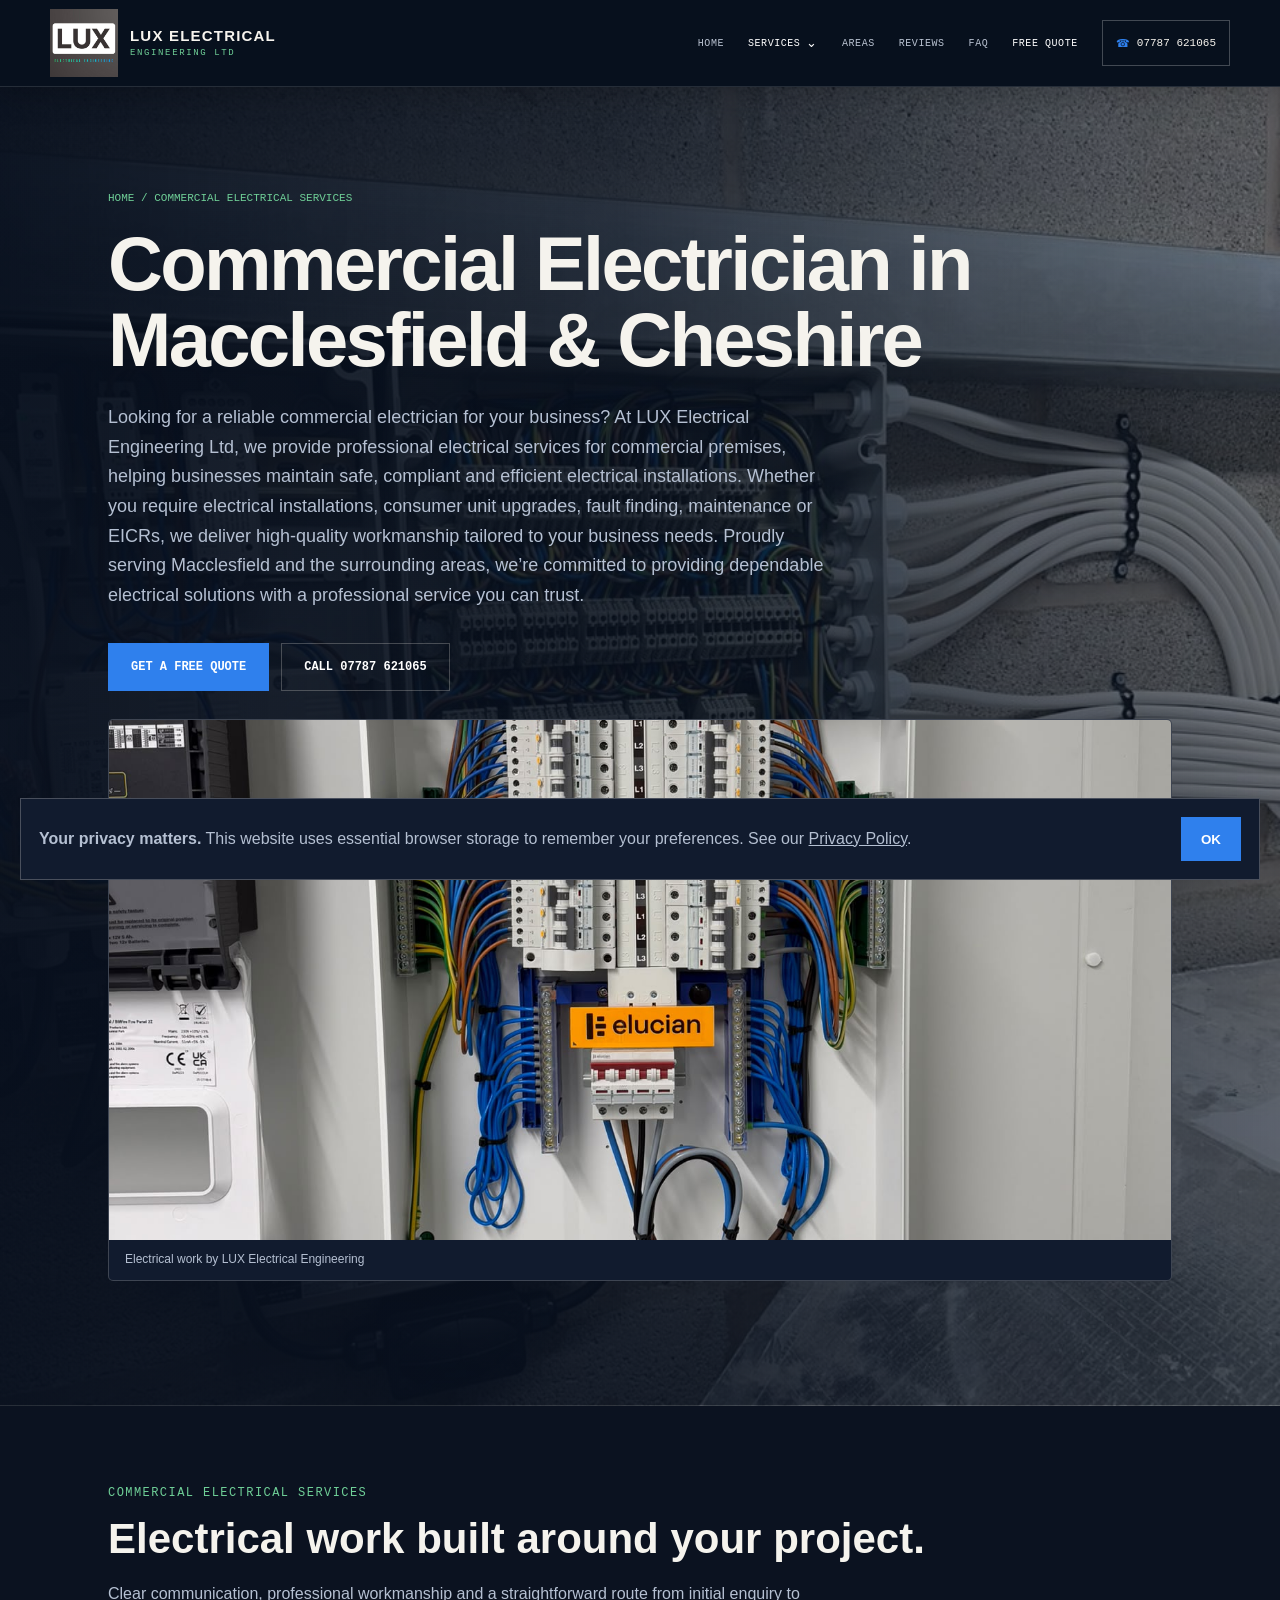
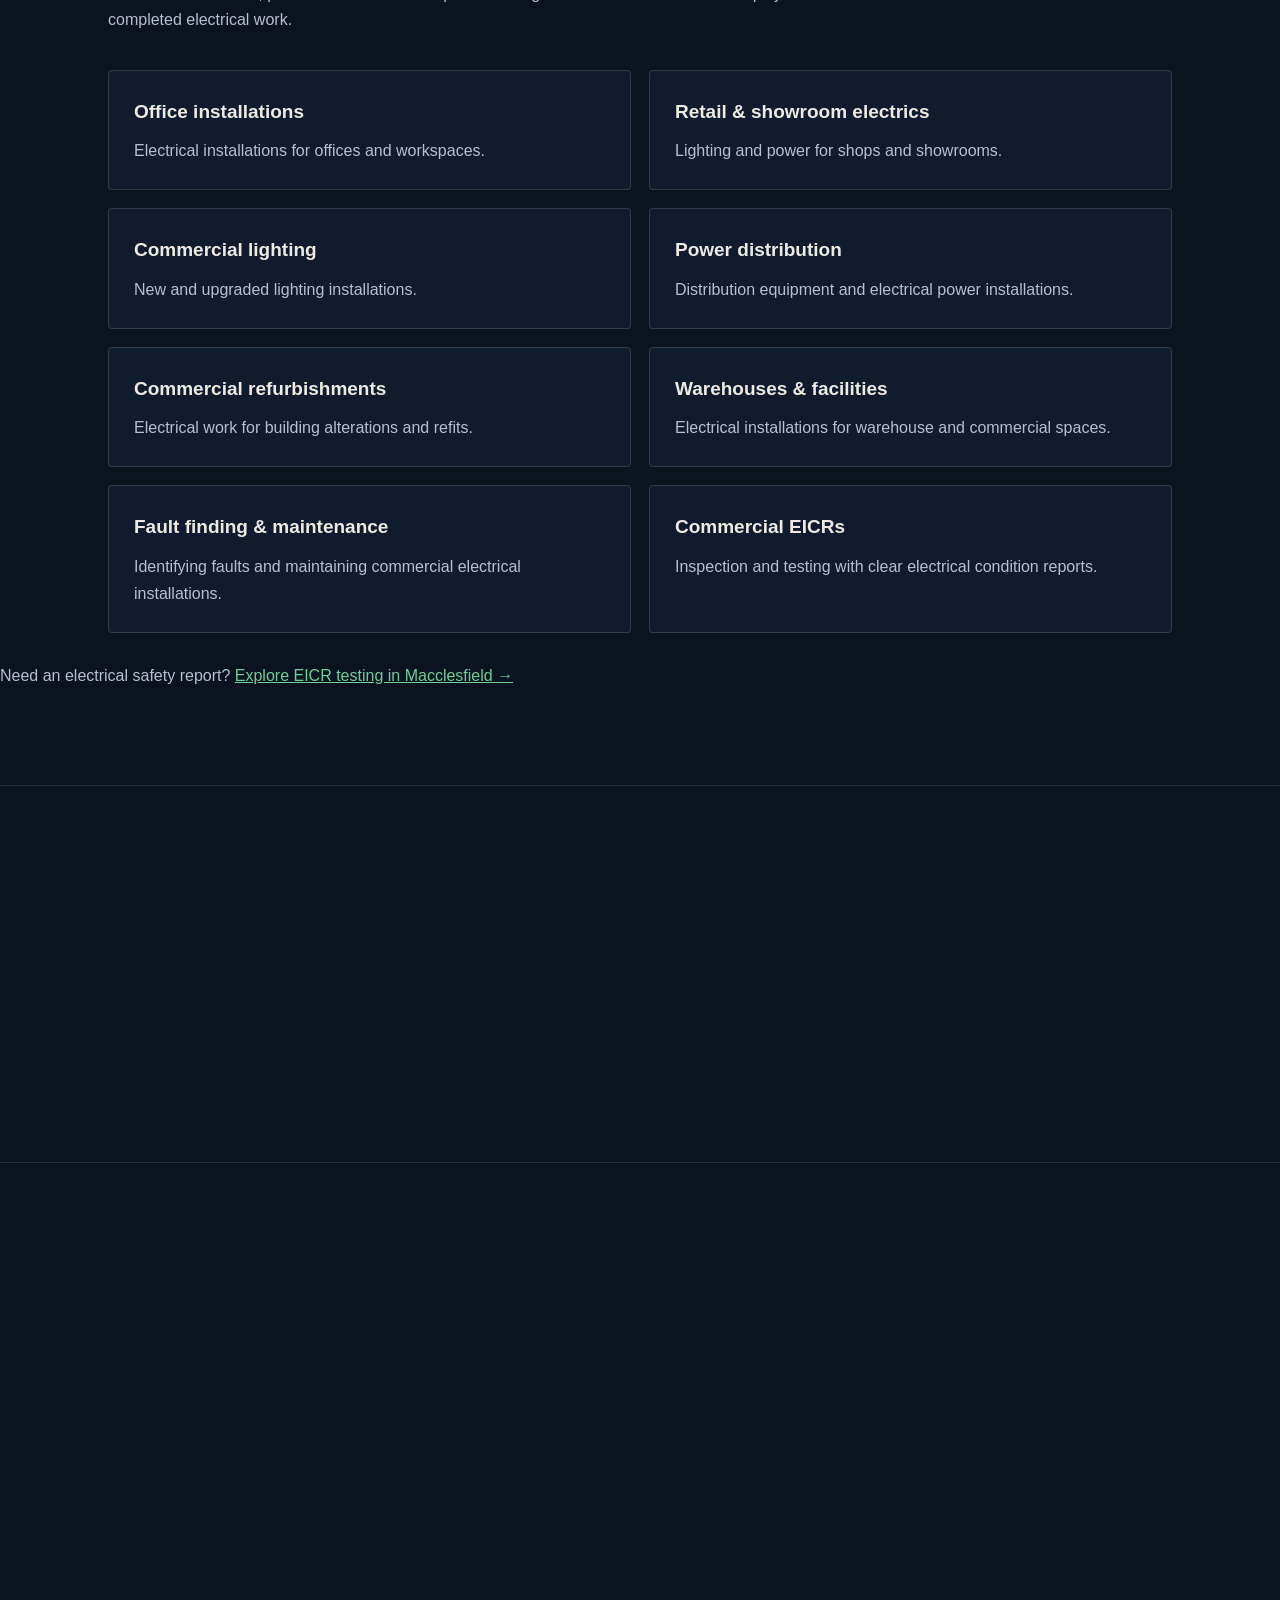
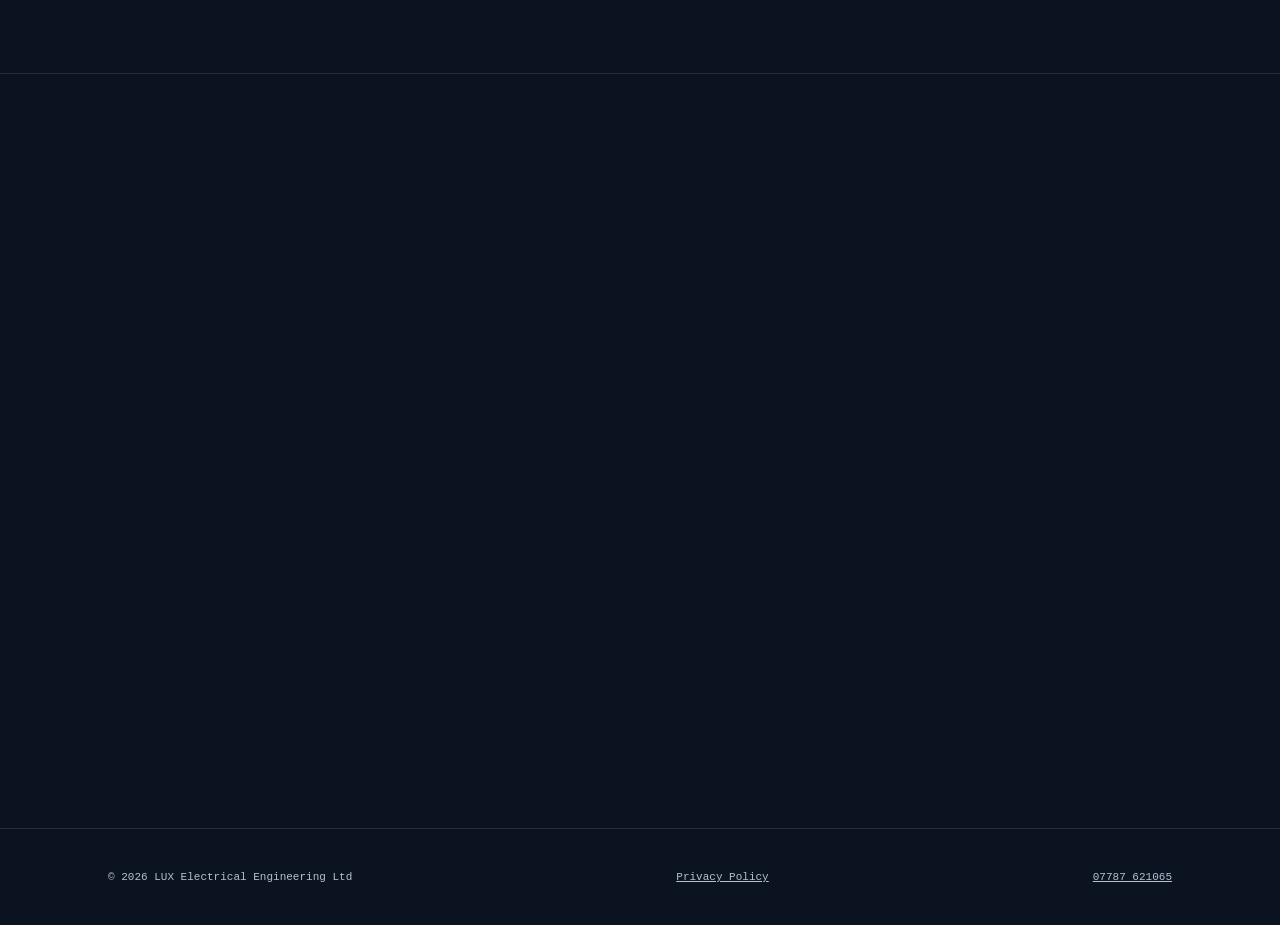
==== commit ffab76da: "Add Google Analytics tracking code to multiple HTML pages for improved analytics" ====
--- a/commercial-electrician.html
+++ b/commercial-electrician.html
@@ -2,6 +2,15 @@
 
 <html lang="en-GB">
 <head>
+  <!-- Google tag (gtag.js) -->
+<script async src="https://www.googletagmanager.com/gtag/js?id=AW-18496329425"></script>
+<script>
+  window.dataLayer = window.dataLayer || [];
+  function gtag(){dataLayer.push(arguments);}
+  gtag('js', new Date());
+
+  gtag('config', 'AW-18496329425');
+</script>
 <meta charset="utf-8"/>
 <meta content="width=device-width,initial-scale=1" name="viewport"/>
 <title>Commercial Electrician Macclesfield &amp; Cheshire | LUX Electrical</title>
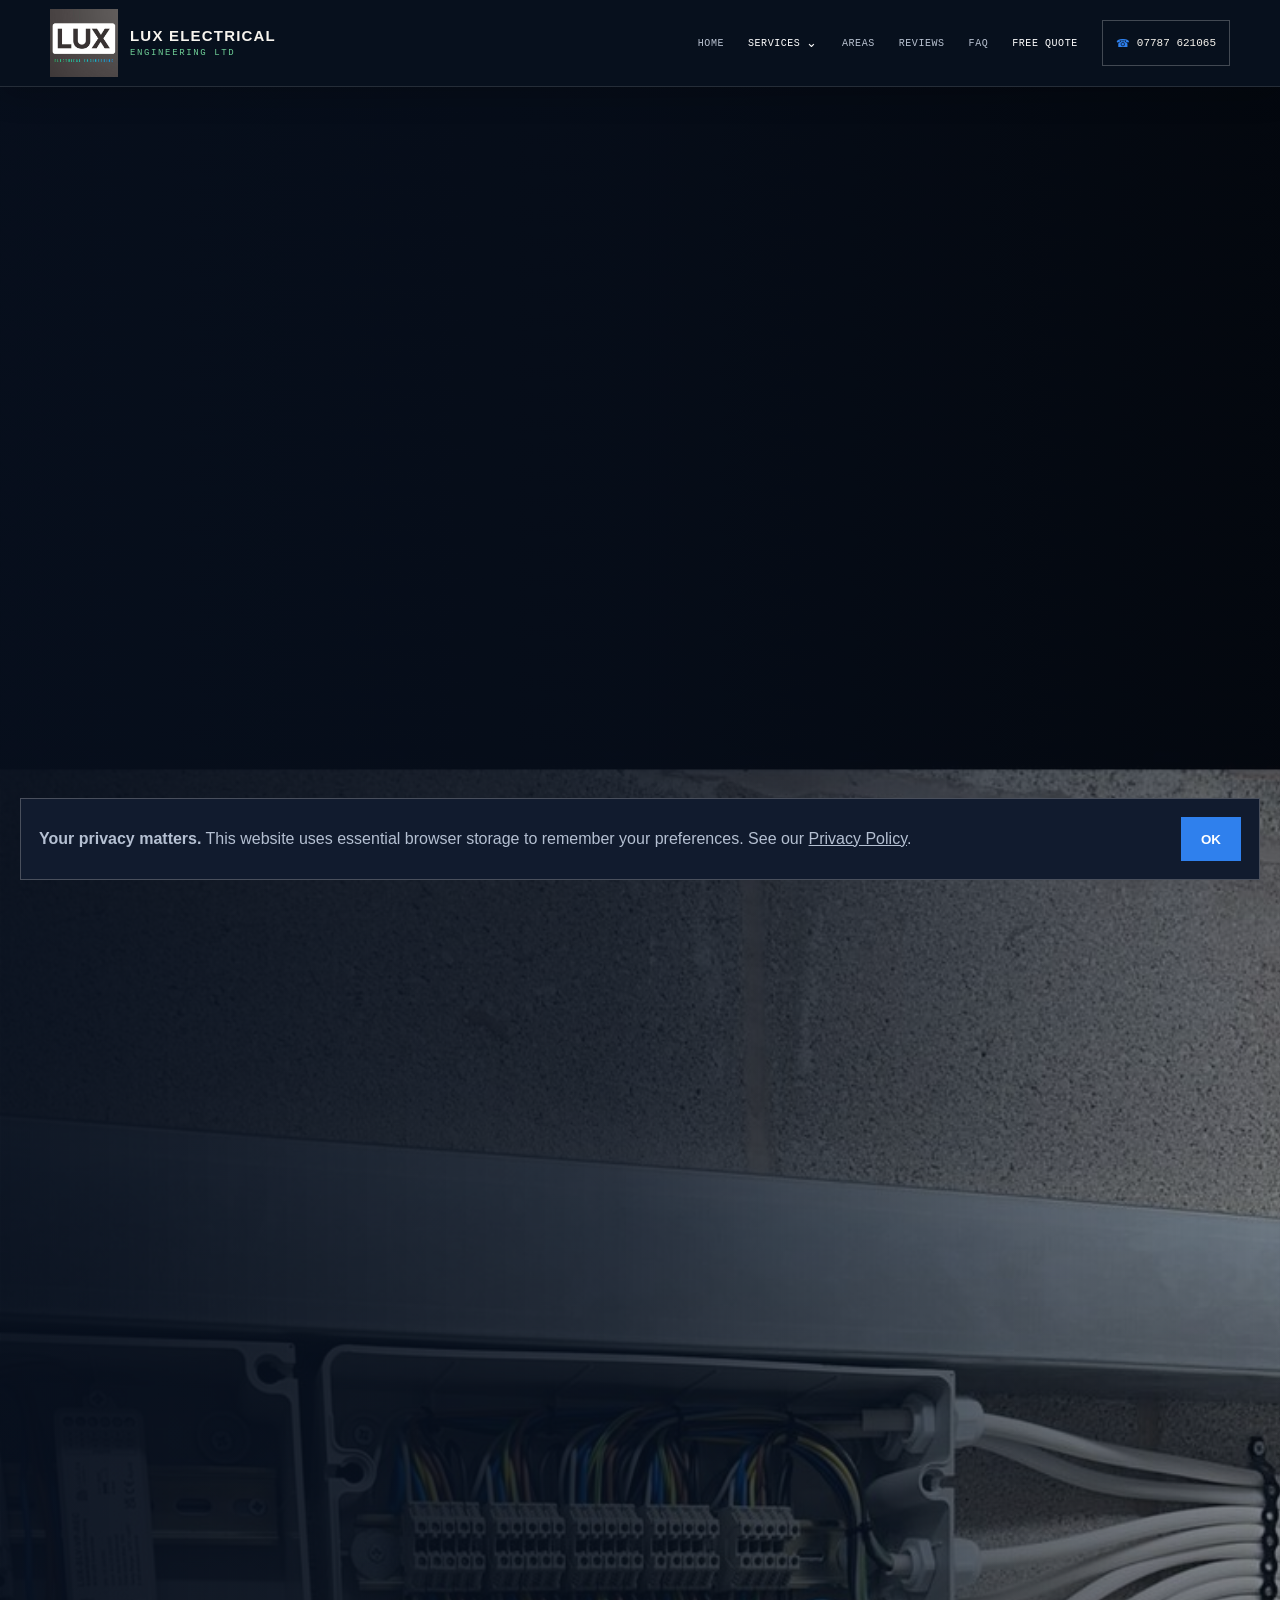
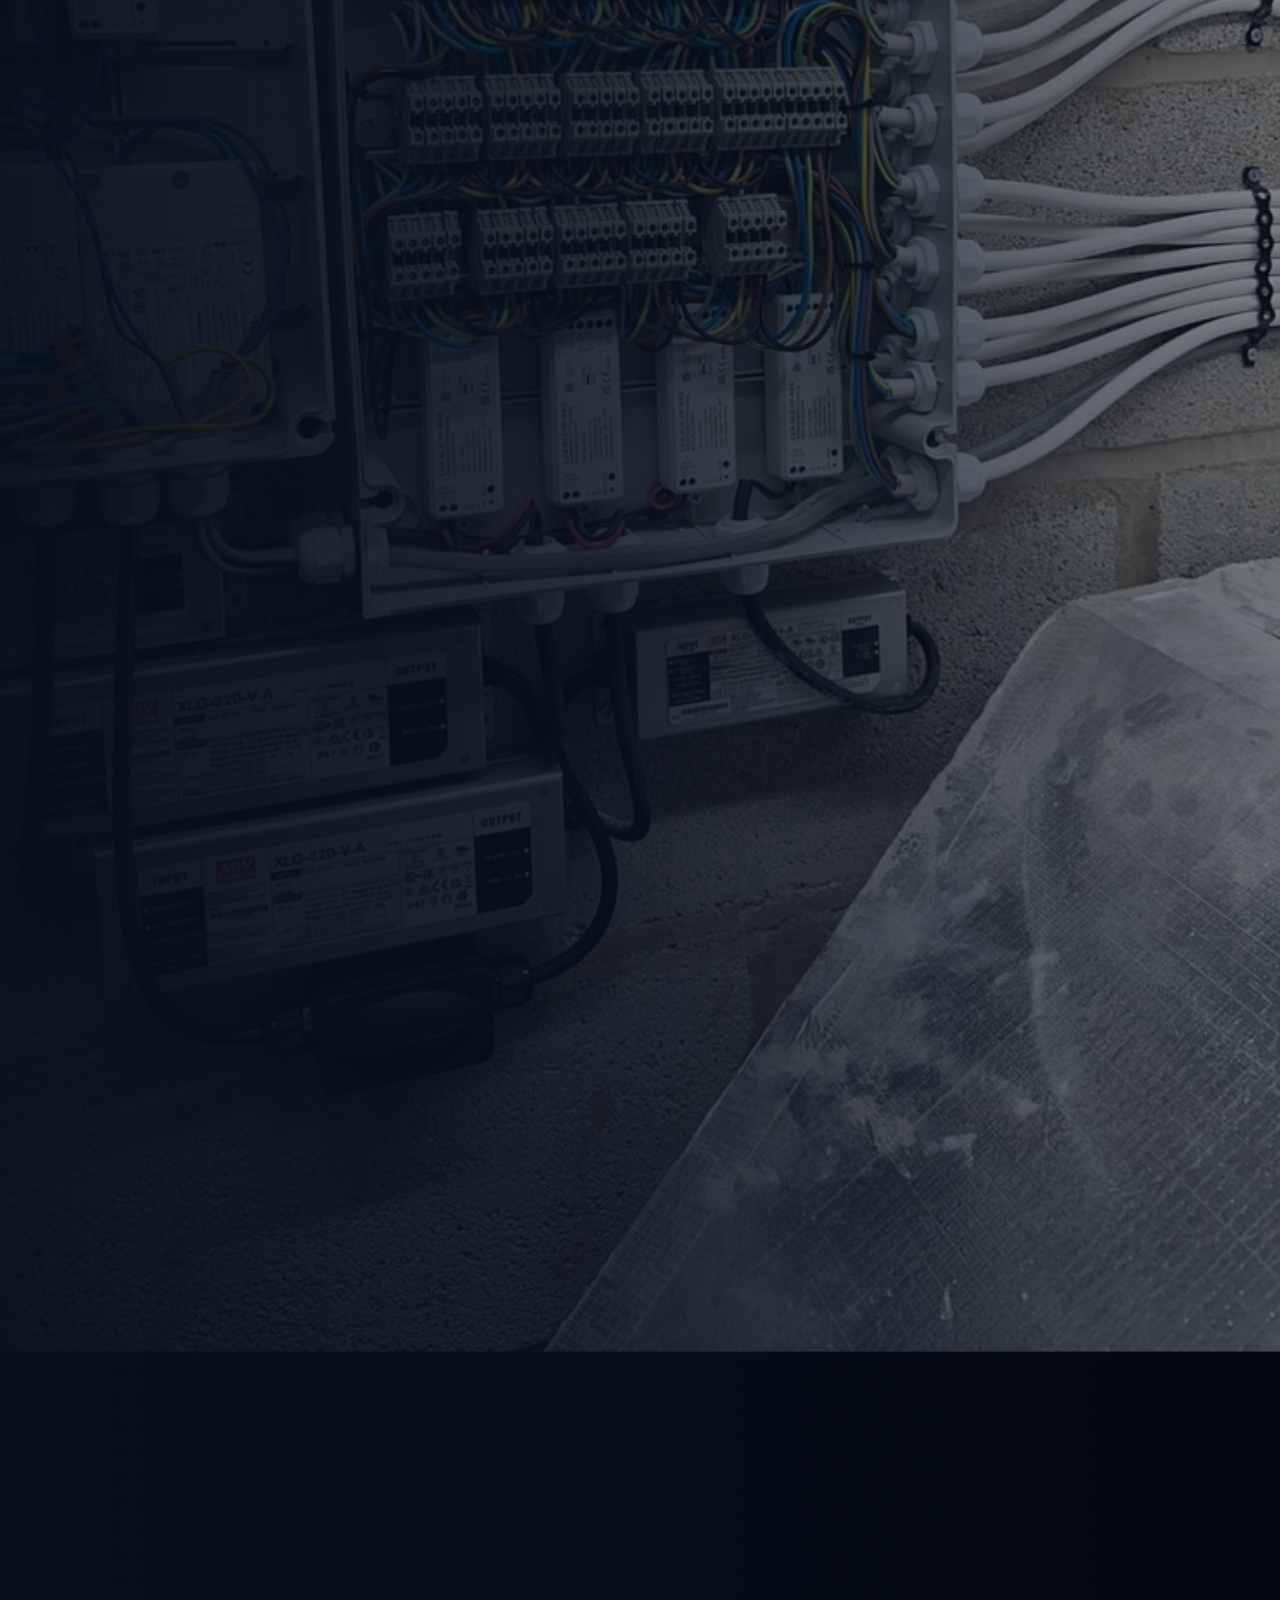
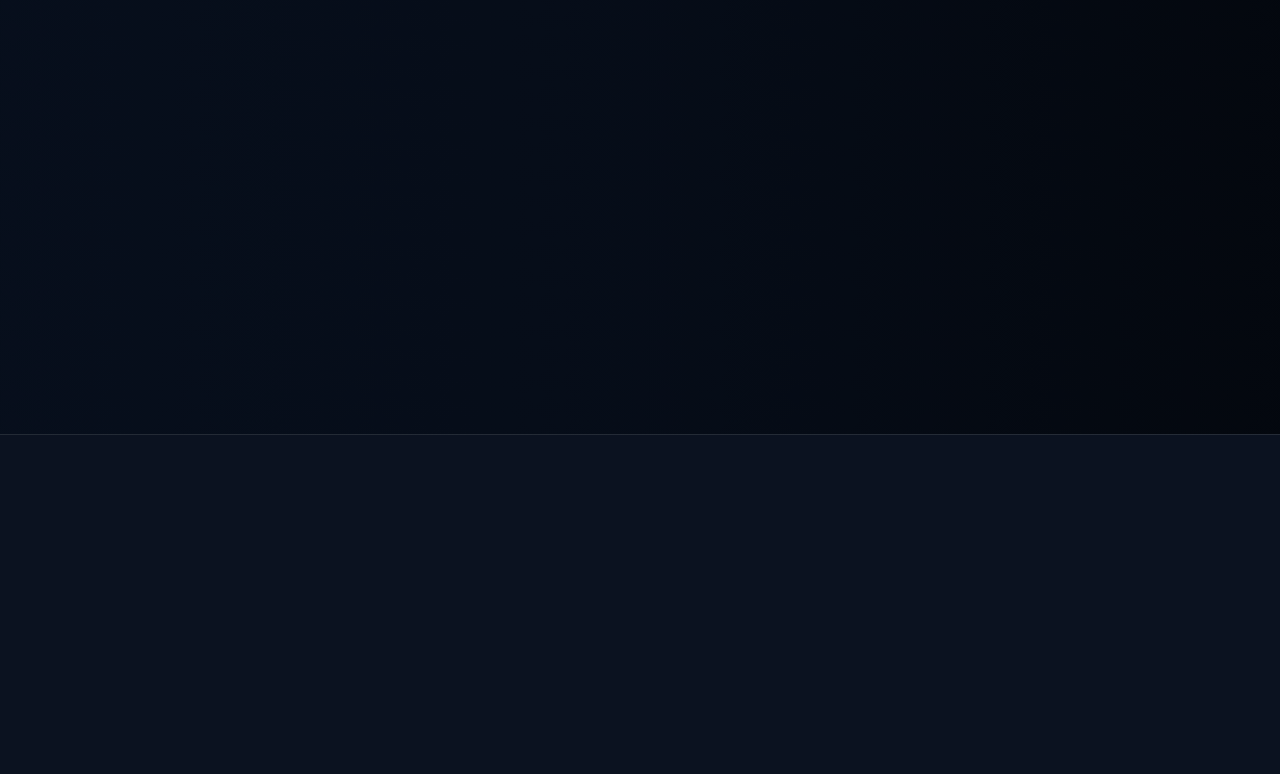
==== commit a92da88b: "Refactor HTML structure and improve accessibility for service sections; update Google tag script for" ====
--- a/commercial-electrician.html
+++ b/commercial-electrician.html
@@ -2,8 +2,8 @@
 
 <html lang="en-GB">
 <head>
-  <!-- Google tag (gtag.js) -->
-<script async src="https://www.googletagmanager.com/gtag/js?id=AW-18496329425"></script>
+<!-- Google tag (gtag.js) -->
+<script async="" src="https://www.googletagmanager.com/gtag/js?id=AW-18496329425"></script>
 <script>
   window.dataLayer = window.dataLayer || [];
   function gtag(){dataLayer.push(arguments);}
@@ -63,29 +63,26 @@
   }
 }
 </style>
-<style>/* Service photo and detailed services */.lux-service-photo{margin:28px 0 34px;border:1px solid rgba(237,234,226,.2);border-radius:5px;overflow:hidden;background:#111b2e}.lux-service-photo img{display:block;width:100%;max-height:520px;object-fit:cover;object-position:center}.lux-service-photo figcaption{padding:10px 16px;color:#b5c0d2;font-size:12px}.lux-detail-grid{display:grid;grid-template-columns:repeat(2,minmax(0,1fr));gap:18px;margin-top:28px}.lux-detail-card{background:#111b2e;border:1px solid rgba(237,234,226,.14);padding:25px;border-radius:4px}.lux-detail-card h3{margin:0 0 10px;font-size:19px;color:#edeae2}.lux-detail-card p{margin:0;color:#b5c0d2;line-height:1.7}.lux-related{margin-top:30px;color:#b5c0d2}.lux-related a{color:#6fcf97}@media(max-width:680px){.lux-detail-grid{grid-template-columns:1fr}.lux-service-photo img{max-height:380px}}</style></head>
+<style>/* Service photo and detailed services */.lux-service-photo{margin:28px 0 34px;border:1px solid rgba(237,234,226,.2);border-radius:5px;overflow:hidden;background:#111b2e}.lux-service-photo img{display:block;width:100%;max-height:520px;object-fit:cover;object-position:center}.lux-service-photo figcaption{padding:10px 16px;color:#b5c0d2;font-size:12px}.lux-detail-grid{display:grid;grid-template-columns:repeat(2,minmax(0,1fr));gap:18px;margin-top:28px}.lux-detail-card{background:#111b2e;border:1px solid rgba(237,234,226,.14);padding:25px;border-radius:4px}.lux-detail-card h3{margin:0 0 10px;font-size:19px;color:#edeae2}.lux-detail-card p{margin:0;color:#b5c0d2;line-height:1.7}.lux-related{margin-top:30px;color:#b5c0d2}.lux-related a{color:#6fcf97}@media(max-width:680px){.lux-detail-grid{grid-template-columns:1fr}.lux-service-photo img{max-height:380px}}</style><style>
+/* LUX illustrated service breakdowns */
+.lux-detail-card{position:relative;transition:border-color .2s,transform .2s;}
+.lux-detail-card:hover{border-color:rgba(111,207,151,.48);transform:translateY(-2px)}
+.lux-card-icon{display:inline-flex;width:52px;height:52px;align-items:center;justify-content:center;margin-bottom:17px;border:1px solid rgba(111,207,151,.32);border-radius:12px;background:rgba(111,207,151,.09);color:#6fcf97}
+.lux-card-icon svg{width:27px;height:27px}
+.lux-quote-cta{padding:66px 0;text-align:center;border-top:1px solid rgba(237,234,226,.12)}
+.lux-quote-cta .lede{margin:0 auto 25px}
+.lux-quote-cta .actions{justify-content:center;display:flex;gap:14px;flex-wrap:wrap}
+@media(max-width:600px){.lux-quote-cta .actions{flex-direction:column;align-items:stretch}.lux-quote-cta .btn{justify-content:center}}
+</style></head>
 <body>
 <div id="site-header"></div>
 <main>
-<section class="hero"><div class="wrap"><div class="crumbs"><a href="index.html">Home</a> / Commercial Electrical Services</div><h1>Commercial Electrician in Macclesfield &amp; Cheshire</h1><p>Looking for a reliable commercial electrician for your business? At LUX Electrical Engineering Ltd, we provide professional electrical services for commercial premises, helping businesses maintain safe, compliant and efficient electrical installations. Whether you require electrical installations, consumer unit upgrades, fault finding, maintenance or EICRs, we deliver high-quality workmanship tailored to your business needs. Proudly serving Macclesfield and the surrounding areas, we’re committed to providing dependable electrical solutions with a professional service you can trust.</p><div class="actions"><a class="btn" href="#quote">Get a free quote</a><a class="btn alt" href="tel:+447787621065">Call 07787 621065</a></div><figure class="lux-service-photo"><img alt="LUX Electrical Engineering commercial project photograph" decoding="async" height="1200" src="commercial page.jpeg" width="900"/><figcaption>Electrical work by LUX Electrical Engineering</figcaption></figure></div></section>
-<section><div class="wrap"><div class="eyebrow">Commercial Electrical Services</div><h2 class="head">Electrical work built around your project.</h2><p class="lede">Clear communication, professional workmanship and a straightforward route from initial enquiry to completed electrical work.</p><div class="lux-detail-grid"><article class="lux-detail-card"><h3>Office installations</h3><p>Electrical installations for offices and workspaces.</p></article><article class="lux-detail-card"><h3>Retail &amp; showroom electrics</h3><p>Lighting and power for shops and showrooms.</p></article><article class="lux-detail-card"><h3>Commercial lighting</h3><p>New and upgraded lighting installations.</p></article><article class="lux-detail-card"><h3>Power distribution</h3><p>Distribution equipment and electrical power installations.</p></article><article class="lux-detail-card"><h3>Commercial refurbishments</h3><p>Electrical work for building alterations and refits.</p></article><article class="lux-detail-card"><h3>Warehouses &amp; facilities</h3><p>Electrical installations for warehouse and commercial spaces.</p></article><article class="lux-detail-card"><h3>Fault finding &amp; maintenance</h3><p>Identifying faults and maintaining commercial electrical installations.</p></article><article class="lux-detail-card"><h3>Commercial EICRs</h3><p>Inspection and testing with clear electrical condition reports.</p></article></div></div><p class="lux-related">Need an electrical safety report? <a href="eicr-macclesfield.html">Explore EICR testing in Macclesfield →</a></p></section>
+<section class="hero"><div class="wrap"><div class="crumbs"><a href="index.html">Home</a> / Commercial Electrical Services</div><h1>Commercial Electrician in Macclesfield &amp; Cheshire</h1><p>Looking for a reliable commercial electrician for your business? At LUX Electrical Engineering Ltd, we provide professional electrical services for commercial premises, helping businesses maintain safe, compliant and efficient electrical installations. Whether you require electrical installations, consumer unit upgrades, fault finding, maintenance or EICRs, we deliver high-quality workmanship tailored to your business needs. Proudly serving Macclesfield and the surrounding areas, we’re committed to providing dependable electrical solutions with a professional service you can trust.</p><div class="actions"><a class="btn" href="index.html#contact">Get a free quote</a><a class="btn alt" href="tel:+447787621065">Call 07787 621065</a></div><figure class="lux-service-photo"><img alt="LUX Electrical Engineering commercial project photograph" decoding="async" height="1200" src="commercial page.jpeg" width="900"/><figcaption>Electrical work by LUX Electrical Engineering</figcaption></figure></div></section>
+<section><div class="wrap"><div class="eyebrow">Commercial Electrical Services</div><h2 class="head">Electrical work built around your project.</h2><p class="lede">Clear communication, professional workmanship and a straightforward route from initial enquiry to completed electrical work.</p><div class="lux-detail-grid"><article class="lux-detail-card"><span aria-hidden="true" class="lux-card-icon"><svg fill="none" stroke="currentColor" stroke-linecap="round" stroke-linejoin="round" stroke-width="1.7" viewbox="0 0 24 24"><rect height="18" rx="1" width="16" x="4" y="3"></rect><path d="M9 21v-5h6v5M8 7h2M14 7h2M8 11h2M14 11h2"></path></svg></span><h3>Office installations</h3><p>Electrical installations for offices and workspaces.</p></article><article class="lux-detail-card"><span aria-hidden="true" class="lux-card-icon"><svg fill="none" stroke="currentColor" stroke-linecap="round" stroke-linejoin="round" stroke-width="1.7" viewbox="0 0 24 24"><rect height="18" rx="1" width="16" x="4" y="3"></rect><path d="M9 21v-5h6v5M8 7h2M14 7h2M8 11h2M14 11h2"></path></svg></span><h3>Retail &amp; showroom electrics</h3><p>Lighting and power for shops and showrooms.</p></article><article class="lux-detail-card"><span aria-hidden="true" class="lux-card-icon"><svg fill="none" stroke="currentColor" stroke-linecap="round" stroke-linejoin="round" stroke-width="1.7" viewbox="0 0 24 24"><path d="M9 18h6M10 22h4M8 14a7 7 0 1 1 8 0c-1 1-1.5 2-1.5 4h-5C9.5 16 9 15 8 14Z"></path></svg></span><h3>Commercial lighting</h3><p>New and upgraded lighting installations.</p></article><article class="lux-detail-card"><span aria-hidden="true" class="lux-card-icon"><svg fill="none" stroke="currentColor" stroke-linecap="round" stroke-linejoin="round" stroke-width="1.7" viewbox="0 0 24 24"><path d="m13 2-9 11h7l-1 9 10-12h-7z"></path></svg></span><h3>Power distribution</h3><p>Distribution equipment and electrical power installations.</p></article><article class="lux-detail-card"><span aria-hidden="true" class="lux-card-icon"><svg fill="none" stroke="currentColor" stroke-linecap="round" stroke-linejoin="round" stroke-width="1.7" viewbox="0 0 24 24"><rect height="18" rx="1" width="16" x="4" y="3"></rect><path d="M9 21v-5h6v5M8 7h2M14 7h2M8 11h2M14 11h2"></path></svg></span><h3>Commercial refurbishments</h3><p>Electrical work for building alterations and refits.</p></article><article class="lux-detail-card"><span aria-hidden="true" class="lux-card-icon"><svg fill="none" stroke="currentColor" stroke-linecap="round" stroke-linejoin="round" stroke-width="1.7" viewbox="0 0 24 24"><rect height="18" rx="1" width="16" x="4" y="3"></rect><path d="M9 21v-5h6v5M8 7h2M14 7h2M8 11h2M14 11h2"></path></svg></span><h3>Warehouses &amp; facilities</h3><p>Electrical installations for warehouse and commercial spaces.</p></article><article class="lux-detail-card"><span aria-hidden="true" class="lux-card-icon"><svg fill="none" stroke="currentColor" stroke-linecap="round" stroke-linejoin="round" stroke-width="1.7" viewbox="0 0 24 24"><path d="M20 7a6 6 0 0 1-8 7l-7 7-3-3 7-7a6 6 0 0 1 7-8l-4 4 3 3z"></path></svg></span><h3>Fault finding &amp; maintenance</h3><p>Identifying faults and maintaining commercial electrical installations.</p></article><article class="lux-detail-card"><span aria-hidden="true" class="lux-card-icon"><svg fill="none" stroke="currentColor" stroke-linecap="round" stroke-linejoin="round" stroke-width="1.7" viewbox="0 0 24 24"><rect height="18" rx="2" width="14" x="5" y="4"></rect><path d="M9 4V2h6v2M9 11h6M9 15h6"></path></svg></span><h3>Commercial EICRs</h3><p>Inspection and testing with clear electrical condition reports.</p></article></div></div><p class="lux-related">Need an electrical safety report? <a href="eicr-macclesfield.html">Explore EICR testing in Macclesfield →</a></p></section>
 <section><div class="wrap"><div class="eyebrow">Areas We Cover</div><h2 class="head">Serving Macclesfield and the wider area.</h2><p class="lede">LUX Electrical Engineering works across Macclesfield, Wilmslow, Cheshire and the North West. Larger projects can also be considered further afield.</p><div class="areas"><span class="chip">Macclesfield</span><span class="chip">Wilmslow</span><span class="chip">Cheshire</span><span class="chip">Manchester</span><span class="chip">North West</span></div></div></section>
 <section class="faq"><div class="wrap"><div class="eyebrow">Frequently Asked Questions</div><h2 class="head">Questions about commercial electrical services.</h2><details><summary>Do you carry out electrical work in offices, shops and other commercial premises?</summary><p>Yes, we undertake electrical work across a variety of commercial environments, including offices, retail units, workshops and other business premises. Whether you require additional power supplies, lighting upgrades, new circuits or a larger electrical installation, we provide professional solutions tailored to your property's needs.</p></details><details><summary>Do commercial properties require regular electrical inspections and testing?</summary><p>Regular electrical inspections and testing help identify deterioration, damage and potential electrical hazards before they become more serious problems. The recommended inspection frequency depends on the type of premises, its use and the condition of the installation. Lux Electrical Engineering Ltd provides EICRs to assess the condition of electrical installations and identify any remedial work required.</p></details><details><summary>Can you carry out electrical work while minimising disruption to my business?</summary><p>We understand the importance of keeping your business operating efficiently. Where practical, electrical work can be planned around your operating hours and site requirements to help minimise disruption. We discuss the scope of work, access arrangements and any necessary power interruptions in advance to help ensure the project is completed safely and efficiently.</p></details></div></section>
-<section id="quote"><div class="wrap"><div class="eyebrow">Free Quote</div><h2 class="head">Tell us about the work you need.</h2><p class="lede">Send LUX Electrical Engineering the details below and the team will get back to you.</p>
-<form action="https://formsubmit.co/ffd7b2f1b29dc3fb949552e3f3773366" class="quote" method="POST">
-<input name="_subject" type="hidden" value="New LUX Electrical quote request - Commercial Electrical Services"/>
-<input name="_captcha" type="hidden" value="false"/>
-<input name="_template" type="hidden" value="table"/>
-<input name="_next" type="hidden" value="https://lux-electrical-ltd.co.uk/commercial-electrician.html?success=true#quote"/>
-<input name="jobtype" type="hidden" value="Commercial"/>
-<input autocomplete="off" name="_honey" style="display:none" tabindex="-1" type="text"/>
-<div class="field"><label for="name">Name</label><input autocomplete="name" id="name" name="name" required=""/></div>
-<div class="field"><label for="phone">Phone</label><input autocomplete="tel" id="phone" name="phone" required="" type="tel"/></div>
-<div class="field full"><label for="email">Email</label><input autocomplete="email" id="email" name="email" required="" type="email"/></div>
-<div class="field full"><label for="message">Tell us about the job</label><textarea id="message" name="message" required=""></textarea></div>
-<button class="btn" type="submit">Send quote request</button>
-</form></div></section>
-</main>
+
+<section aria-labelledby="lux-quote-heading" class="lux-quote-cta"><div class="wrap"><div class="eyebrow">Get in touch</div><h2 class="head" id="lux-quote-heading">Ready to discuss your electrical project?</h2><p class="lede">Tell us what you need and we’ll get back to you with a free, no-obligation quote.</p><div class="actions"><a class="btn" href="index.html#contact">Get a free quote →</a><a class="btn alt" href="tel:+447787621065">Call 07787 621065</a></div></div></section></main>
 <footer><div class="wrap foot"><span>© 2026 LUX Electrical Engineering Ltd</span><a href="privacy-policy.html">Privacy Policy</a><a href="tel:+447787621065">07787 621065</a></div></footer>
 <div class="cookie-banner" id="cookie-banner"><p><strong>Your privacy matters.</strong> This website uses essential browser storage to remember your preferences. See our <a href="privacy-policy.html">Privacy Policy</a>.</p><button id="accept-cookies" type="button">OK</button></div>
 <script>
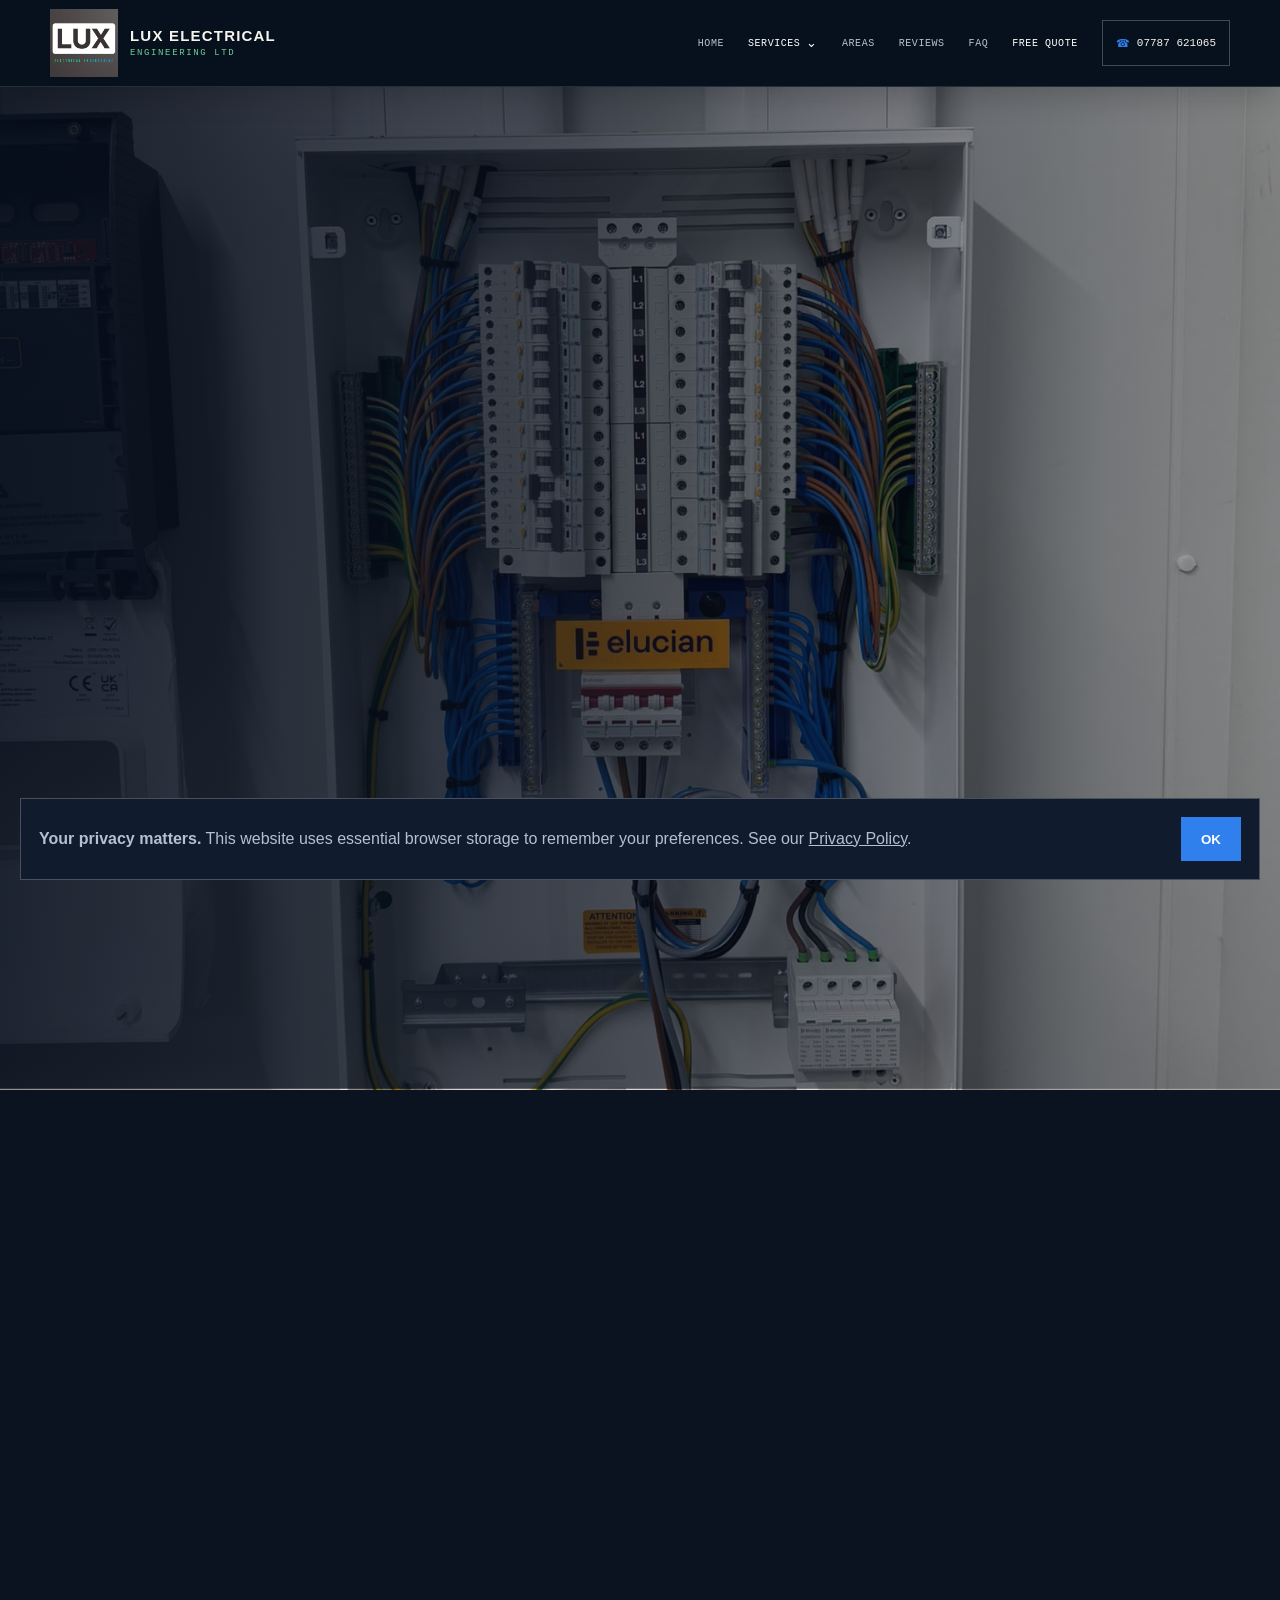
==== commit 40367eb0: "Refactor hero sections and update links across multiple HTML files for improved navigation and styli" ====
--- a/commercial-electrician.html
+++ b/commercial-electrician.html
@@ -73,16 +73,30 @@
 .lux-quote-cta .lede{margin:0 auto 25px}
 .lux-quote-cta .actions{justify-content:center;display:flex;gap:14px;flex-wrap:wrap}
 @media(max-width:600px){.lux-quote-cta .actions{flex-direction:column;align-items:stretch}.lux-quote-cta .btn{justify-content:center}}
+</style><style>
+/* Photographic service hero, inspired by the supplied example */
+.hero.lux-photo-hero{min-height:clamp(480px,70vh,680px);padding:90px 0;display:flex;align-items:center;isolation:isolate;background-image:linear-gradient(90deg,rgba(7,15,29,.90) 0%,rgba(7,15,29,.72) 45%,rgba(7,15,29,.26) 100%),var(--lux-hero-image)!important;background-position:center!important;background-size:cover!important;background-repeat:no-repeat!important}
+.hero.lux-photo-hero:after{pointer-events:none}
+.lux-photo-hero .wrap{width:100%;position:relative;z-index:1}
+.lux-photo-hero h1{max-width:790px;font-size:clamp(38px,5.8vw,72px);line-height:1.06;text-wrap:balance;text-shadow:0 3px 20px rgba(0,0,0,.35)}
+.lux-photo-hero p{max-width:650px;font-size:clamp(16px,1.8vw,19px);color:#eef1f6;text-shadow:0 2px 12px rgba(0,0,0,.4)}
+.lux-photo-hero .crumbs{color:#a9e9c3}
+.lux-photo-hero .btn{font-size:12px}
+.lux-intro-section{padding:72px 0 65px}
+.lux-intro-grid{display:grid;grid-template-columns:minmax(0,1fr) minmax(0,1fr);gap:50px;align-items:center}
+.lux-intro-grid .lux-service-photo{margin:0}
+.lux-intro-grid .lux-service-photo img{width:100%;height:360px;max-height:none;object-fit:cover}
+.lux-intro-copy p{color:var(--slate);font-size:16px;line-height:1.8;margin:0}
+@media(max-width:760px){.hero.lux-photo-hero{min-height:510px;padding:75px 0;background-image:linear-gradient(90deg,rgba(7,15,29,.91),rgba(7,15,29,.62)),var(--lux-hero-image)!important}.lux-intro-grid{grid-template-columns:1fr;gap:26px}.lux-intro-section{padding:55px 0}.lux-intro-grid .lux-service-photo img{height:290px}}
 </style></head>
 <body>
 <div id="site-header"></div>
 <main>
-<section class="hero"><div class="wrap"><div class="crumbs"><a href="index.html">Home</a> / Commercial Electrical Services</div><h1>Commercial Electrician in Macclesfield &amp; Cheshire</h1><p>Looking for a reliable commercial electrician for your business? At LUX Electrical Engineering Ltd, we provide professional electrical services for commercial premises, helping businesses maintain safe, compliant and efficient electrical installations. Whether you require electrical installations, consumer unit upgrades, fault finding, maintenance or EICRs, we deliver high-quality workmanship tailored to your business needs. Proudly serving Macclesfield and the surrounding areas, we’re committed to providing dependable electrical solutions with a professional service you can trust.</p><div class="actions"><a class="btn" href="index.html#contact">Get a free quote</a><a class="btn alt" href="tel:+447787621065">Call 07787 621065</a></div><figure class="lux-service-photo"><img alt="LUX Electrical Engineering commercial project photograph" decoding="async" height="1200" src="commercial page.jpeg" width="900"/><figcaption>Electrical work by LUX Electrical Engineering</figcaption></figure></div></section>
+<section class="hero lux-photo-hero" style='--lux-hero-image:url("commercial page.jpeg")'><div class="wrap"><div class="crumbs"><a href="index.html">Home</a> / Commercial Electrical Services</div><h1>Commercial Electricians in Macclesfield</h1><p>Professional electrical installations, upgrades and maintenance for shops, offices and commercial premises across Cheshire.</p><div class="actions"><a class="btn" href="/#contact">Get a free quote</a><a class="btn alt" href="tel:+447787621065">Call 07787 621065</a></div></div></section><section aria-label="About this electrical service" class="lux-intro-section"><div class="wrap lux-intro-grid"><figure class="lux-service-photo"><img alt="LUX Electrical Engineering commercial project photograph" decoding="async" height="1200" src="wires.jpeg" width="900"/><figcaption>Electrical work by LUX Electrical Engineering</figcaption></figure><div class="lux-intro-copy"><div class="eyebrow">About this service</div><h2 class="head">Commercial Electricians in Macclesfield</h2><p>Looking for a reliable commercial electrician for your business? At LUX Electrical Engineering Ltd, we provide professional electrical services for commercial premises, helping businesses maintain safe, compliant and efficient electrical installations. Whether you require electrical installations, consumer unit upgrades, fault finding, maintenance or EICRs, we deliver high-quality workmanship tailored to your business needs. Proudly serving Macclesfield and the surrounding areas, we’re committed to providing dependable electrical solutions with a professional service you can trust.</p></div></div></section>
 <section><div class="wrap"><div class="eyebrow">Commercial Electrical Services</div><h2 class="head">Electrical work built around your project.</h2><p class="lede">Clear communication, professional workmanship and a straightforward route from initial enquiry to completed electrical work.</p><div class="lux-detail-grid"><article class="lux-detail-card"><span aria-hidden="true" class="lux-card-icon"><svg fill="none" stroke="currentColor" stroke-linecap="round" stroke-linejoin="round" stroke-width="1.7" viewbox="0 0 24 24"><rect height="18" rx="1" width="16" x="4" y="3"></rect><path d="M9 21v-5h6v5M8 7h2M14 7h2M8 11h2M14 11h2"></path></svg></span><h3>Office installations</h3><p>Electrical installations for offices and workspaces.</p></article><article class="lux-detail-card"><span aria-hidden="true" class="lux-card-icon"><svg fill="none" stroke="currentColor" stroke-linecap="round" stroke-linejoin="round" stroke-width="1.7" viewbox="0 0 24 24"><rect height="18" rx="1" width="16" x="4" y="3"></rect><path d="M9 21v-5h6v5M8 7h2M14 7h2M8 11h2M14 11h2"></path></svg></span><h3>Retail &amp; showroom electrics</h3><p>Lighting and power for shops and showrooms.</p></article><article class="lux-detail-card"><span aria-hidden="true" class="lux-card-icon"><svg fill="none" stroke="currentColor" stroke-linecap="round" stroke-linejoin="round" stroke-width="1.7" viewbox="0 0 24 24"><path d="M9 18h6M10 22h4M8 14a7 7 0 1 1 8 0c-1 1-1.5 2-1.5 4h-5C9.5 16 9 15 8 14Z"></path></svg></span><h3>Commercial lighting</h3><p>New and upgraded lighting installations.</p></article><article class="lux-detail-card"><span aria-hidden="true" class="lux-card-icon"><svg fill="none" stroke="currentColor" stroke-linecap="round" stroke-linejoin="round" stroke-width="1.7" viewbox="0 0 24 24"><path d="m13 2-9 11h7l-1 9 10-12h-7z"></path></svg></span><h3>Power distribution</h3><p>Distribution equipment and electrical power installations.</p></article><article class="lux-detail-card"><span aria-hidden="true" class="lux-card-icon"><svg fill="none" stroke="currentColor" stroke-linecap="round" stroke-linejoin="round" stroke-width="1.7" viewbox="0 0 24 24"><rect height="18" rx="1" width="16" x="4" y="3"></rect><path d="M9 21v-5h6v5M8 7h2M14 7h2M8 11h2M14 11h2"></path></svg></span><h3>Commercial refurbishments</h3><p>Electrical work for building alterations and refits.</p></article><article class="lux-detail-card"><span aria-hidden="true" class="lux-card-icon"><svg fill="none" stroke="currentColor" stroke-linecap="round" stroke-linejoin="round" stroke-width="1.7" viewbox="0 0 24 24"><rect height="18" rx="1" width="16" x="4" y="3"></rect><path d="M9 21v-5h6v5M8 7h2M14 7h2M8 11h2M14 11h2"></path></svg></span><h3>Warehouses &amp; facilities</h3><p>Electrical installations for warehouse and commercial spaces.</p></article><article class="lux-detail-card"><span aria-hidden="true" class="lux-card-icon"><svg fill="none" stroke="currentColor" stroke-linecap="round" stroke-linejoin="round" stroke-width="1.7" viewbox="0 0 24 24"><path d="M20 7a6 6 0 0 1-8 7l-7 7-3-3 7-7a6 6 0 0 1 7-8l-4 4 3 3z"></path></svg></span><h3>Fault finding &amp; maintenance</h3><p>Identifying faults and maintaining commercial electrical installations.</p></article><article class="lux-detail-card"><span aria-hidden="true" class="lux-card-icon"><svg fill="none" stroke="currentColor" stroke-linecap="round" stroke-linejoin="round" stroke-width="1.7" viewbox="0 0 24 24"><rect height="18" rx="2" width="14" x="5" y="4"></rect><path d="M9 4V2h6v2M9 11h6M9 15h6"></path></svg></span><h3>Commercial EICRs</h3><p>Inspection and testing with clear electrical condition reports.</p></article></div></div><p class="lux-related">Need an electrical safety report? <a href="eicr-macclesfield.html">Explore EICR testing in Macclesfield →</a></p></section>
 <section><div class="wrap"><div class="eyebrow">Areas We Cover</div><h2 class="head">Serving Macclesfield and the wider area.</h2><p class="lede">LUX Electrical Engineering works across Macclesfield, Wilmslow, Cheshire and the North West. Larger projects can also be considered further afield.</p><div class="areas"><span class="chip">Macclesfield</span><span class="chip">Wilmslow</span><span class="chip">Cheshire</span><span class="chip">Manchester</span><span class="chip">North West</span></div></div></section>
 <section class="faq"><div class="wrap"><div class="eyebrow">Frequently Asked Questions</div><h2 class="head">Questions about commercial electrical services.</h2><details><summary>Do you carry out electrical work in offices, shops and other commercial premises?</summary><p>Yes, we undertake electrical work across a variety of commercial environments, including offices, retail units, workshops and other business premises. Whether you require additional power supplies, lighting upgrades, new circuits or a larger electrical installation, we provide professional solutions tailored to your property's needs.</p></details><details><summary>Do commercial properties require regular electrical inspections and testing?</summary><p>Regular electrical inspections and testing help identify deterioration, damage and potential electrical hazards before they become more serious problems. The recommended inspection frequency depends on the type of premises, its use and the condition of the installation. Lux Electrical Engineering Ltd provides EICRs to assess the condition of electrical installations and identify any remedial work required.</p></details><details><summary>Can you carry out electrical work while minimising disruption to my business?</summary><p>We understand the importance of keeping your business operating efficiently. Where practical, electrical work can be planned around your operating hours and site requirements to help minimise disruption. We discuss the scope of work, access arrangements and any necessary power interruptions in advance to help ensure the project is completed safely and efficiently.</p></details></div></section>
-
-<section aria-labelledby="lux-quote-heading" class="lux-quote-cta"><div class="wrap"><div class="eyebrow">Get in touch</div><h2 class="head" id="lux-quote-heading">Ready to discuss your electrical project?</h2><p class="lede">Tell us what you need and we’ll get back to you with a free, no-obligation quote.</p><div class="actions"><a class="btn" href="index.html#contact">Get a free quote →</a><a class="btn alt" href="tel:+447787621065">Call 07787 621065</a></div></div></section></main>
+<section aria-labelledby="lux-quote-heading" class="lux-quote-cta"><div class="wrap"><div class="eyebrow">Get in touch</div><h2 class="head" id="lux-quote-heading">Ready to discuss your electrical project?</h2><p class="lede">Tell us what you need and we’ll get back to you with a free, no-obligation quote.</p><div class="actions"><a class="btn" href="/#contact">Get a free quote →</a><a class="btn alt" href="tel:+447787621065">Call 07787 621065</a></div></div></section></main>
 <footer><div class="wrap foot"><span>© 2026 LUX Electrical Engineering Ltd</span><a href="privacy-policy.html">Privacy Policy</a><a href="tel:+447787621065">07787 621065</a></div></footer>
 <div class="cookie-banner" id="cookie-banner"><p><strong>Your privacy matters.</strong> This website uses essential browser storage to remember your preferences. See our <a href="privacy-policy.html">Privacy Policy</a>.</p><button id="accept-cookies" type="button">OK</button></div>
 <script>
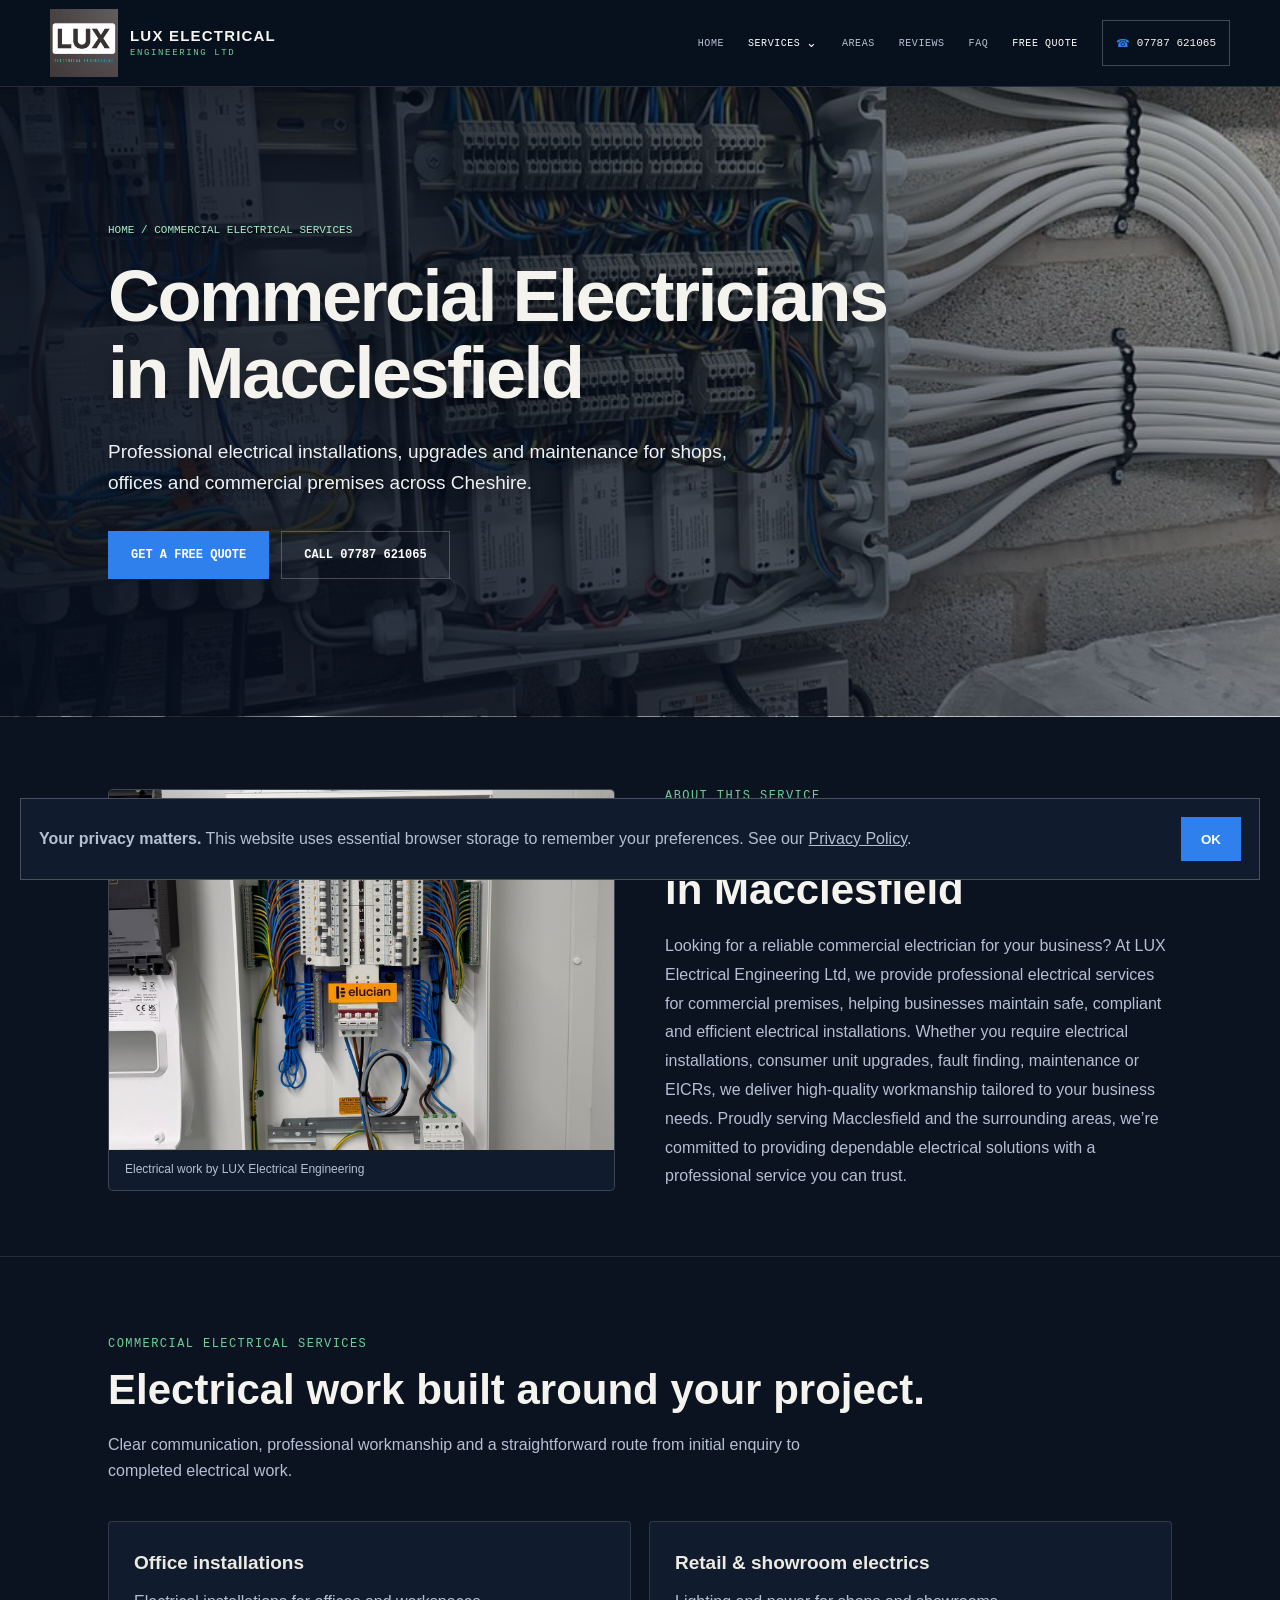
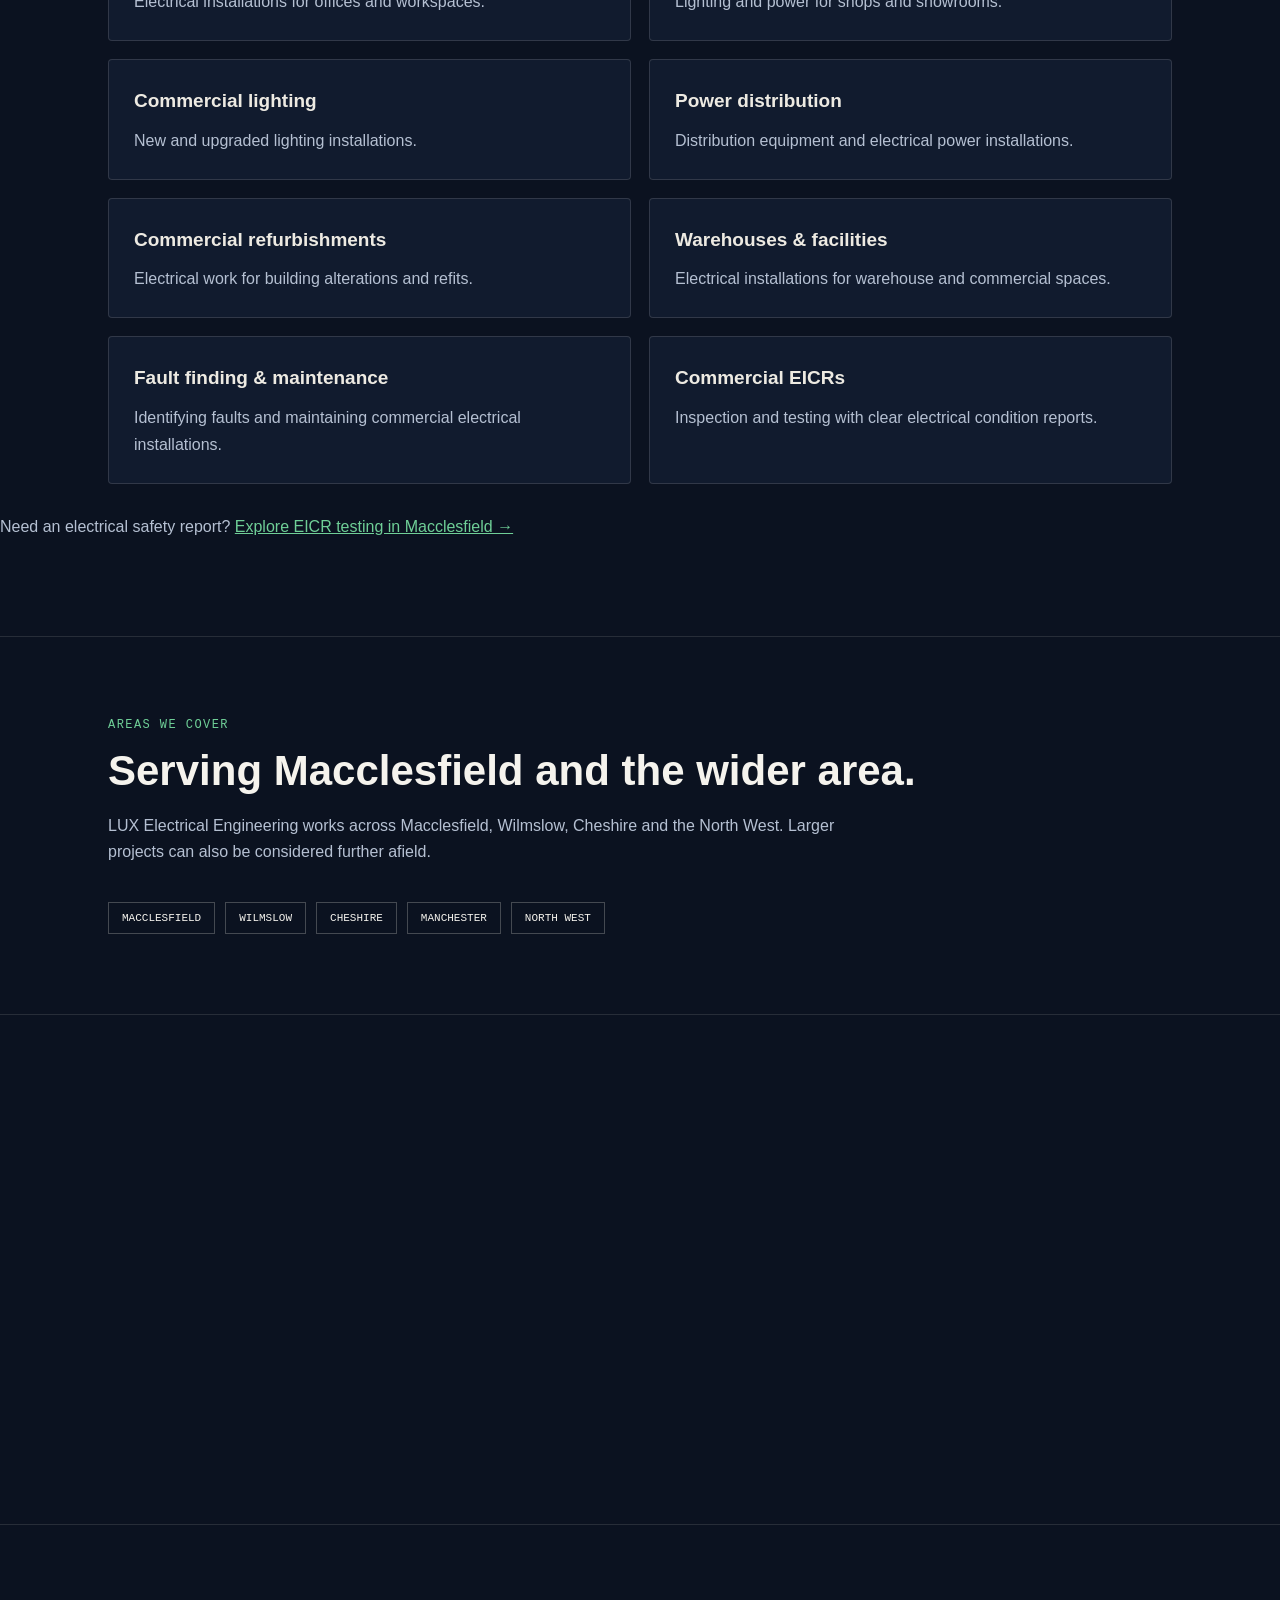
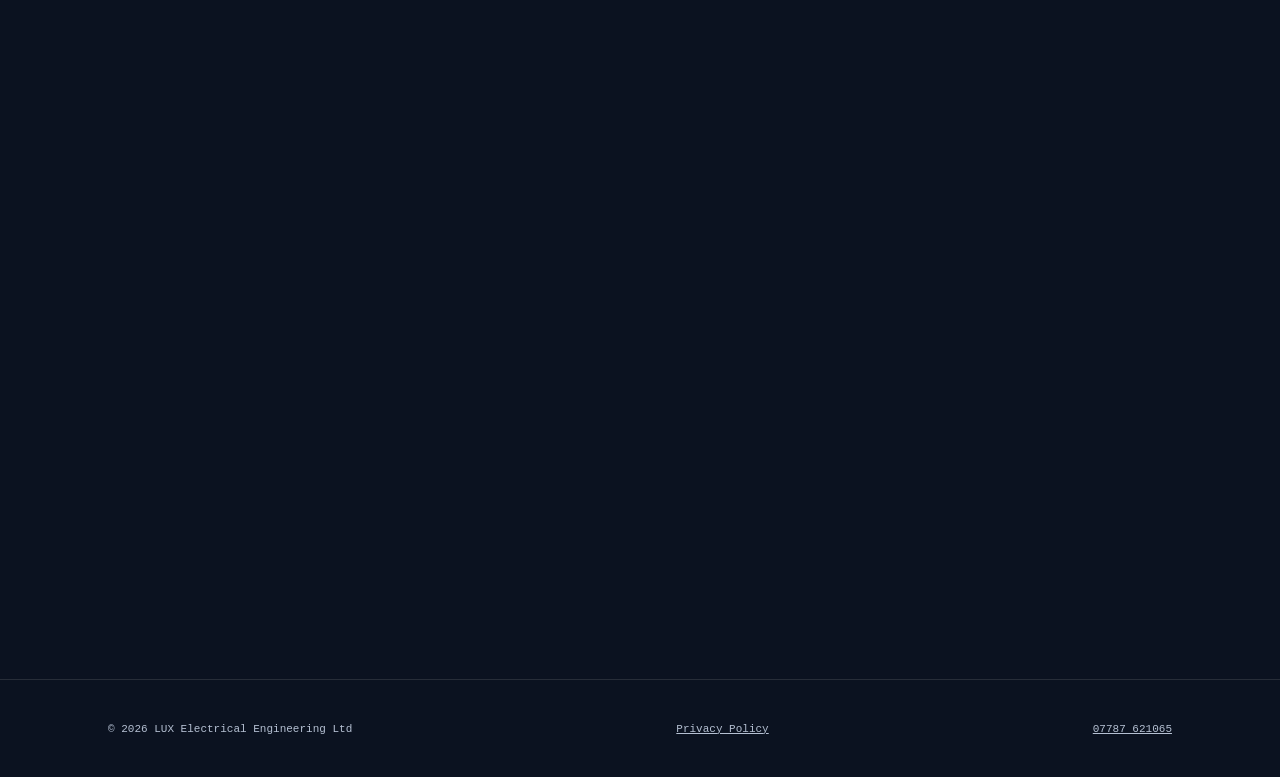
==== commit b0edfb6f: "swap images" ====
--- a/commercial-electrician.html
+++ b/commercial-electrician.html
@@ -3,14 +3,9 @@
 <html lang="en-GB">
 <head>
 <!-- Google tag (gtag.js) -->
-<script async="" src="https://www.googletagmanager.com/gtag/js?id=AW-18496329425"></script>
-<script>
-  window.dataLayer = window.dataLayer || [];
-  function gtag(){dataLayer.push(arguments);}
-  gtag('js', new Date());
+<script async src="https://www.googletagmanager.com/gtag/js?id=AW-18496329425"></script>
+<script>window.dataLayer=window.dataLayer||[];function gtag(){dataLayer.push(arguments)}gtag('js',new Date());gtag('config','AW-18496329425');</script>
 
-  gtag('config', 'AW-18496329425');
-</script>
 <meta charset="utf-8"/>
 <meta content="width=device-width,initial-scale=1" name="viewport"/>
 <title>Commercial Electrician Macclesfield &amp; Cheshire | LUX Electrical</title>
@@ -64,24 +59,11 @@
 }
 </style>
 <style>/* Service photo and detailed services */.lux-service-photo{margin:28px 0 34px;border:1px solid rgba(237,234,226,.2);border-radius:5px;overflow:hidden;background:#111b2e}.lux-service-photo img{display:block;width:100%;max-height:520px;object-fit:cover;object-position:center}.lux-service-photo figcaption{padding:10px 16px;color:#b5c0d2;font-size:12px}.lux-detail-grid{display:grid;grid-template-columns:repeat(2,minmax(0,1fr));gap:18px;margin-top:28px}.lux-detail-card{background:#111b2e;border:1px solid rgba(237,234,226,.14);padding:25px;border-radius:4px}.lux-detail-card h3{margin:0 0 10px;font-size:19px;color:#edeae2}.lux-detail-card p{margin:0;color:#b5c0d2;line-height:1.7}.lux-related{margin-top:30px;color:#b5c0d2}.lux-related a{color:#6fcf97}@media(max-width:680px){.lux-detail-grid{grid-template-columns:1fr}.lux-service-photo img{max-height:380px}}</style><style>
-/* LUX illustrated service breakdowns */
-.lux-detail-card{position:relative;transition:border-color .2s,transform .2s;}
-.lux-detail-card:hover{border-color:rgba(111,207,151,.48);transform:translateY(-2px)}
-.lux-card-icon{display:inline-flex;width:52px;height:52px;align-items:center;justify-content:center;margin-bottom:17px;border:1px solid rgba(111,207,151,.32);border-radius:12px;background:rgba(111,207,151,.09);color:#6fcf97}
-.lux-card-icon svg{width:27px;height:27px}
-.lux-quote-cta{padding:66px 0;text-align:center;border-top:1px solid rgba(237,234,226,.12)}
-.lux-quote-cta .lede{margin:0 auto 25px}
-.lux-quote-cta .actions{justify-content:center;display:flex;gap:14px;flex-wrap:wrap}
-@media(max-width:600px){.lux-quote-cta .actions{flex-direction:column;align-items:stretch}.lux-quote-cta .btn{justify-content:center}}
-</style><style>
-/* Photographic service hero, inspired by the supplied example */
-.hero.lux-photo-hero{min-height:clamp(480px,70vh,680px);padding:90px 0;display:flex;align-items:center;isolation:isolate;background-image:linear-gradient(90deg,rgba(7,15,29,.90) 0%,rgba(7,15,29,.72) 45%,rgba(7,15,29,.26) 100%),var(--lux-hero-image)!important;background-position:center!important;background-size:cover!important;background-repeat:no-repeat!important}
-.hero.lux-photo-hero:after{pointer-events:none}
-.lux-photo-hero .wrap{width:100%;position:relative;z-index:1}
+.hero.lux-photo-hero{position:relative;min-height:clamp(480px,70vh,680px);padding:90px 0;display:flex;align-items:center;isolation:isolate;background-image:linear-gradient(90deg,rgba(7,15,29,.90) 0%,rgba(7,15,29,.72) 45%,rgba(7,15,29,.26) 100%),var(--lux-hero-image)!important;background-position:center!important;background-size:cover!important;background-repeat:no-repeat!important}
+.hero.lux-photo-hero .wrap{width:100%;position:relative;z-index:1}
 .lux-photo-hero h1{max-width:790px;font-size:clamp(38px,5.8vw,72px);line-height:1.06;text-wrap:balance;text-shadow:0 3px 20px rgba(0,0,0,.35)}
 .lux-photo-hero p{max-width:650px;font-size:clamp(16px,1.8vw,19px);color:#eef1f6;text-shadow:0 2px 12px rgba(0,0,0,.4)}
 .lux-photo-hero .crumbs{color:#a9e9c3}
-.lux-photo-hero .btn{font-size:12px}
 .lux-intro-section{padding:72px 0 65px}
 .lux-intro-grid{display:grid;grid-template-columns:minmax(0,1fr) minmax(0,1fr);gap:50px;align-items:center}
 .lux-intro-grid .lux-service-photo{margin:0}
@@ -92,11 +74,25 @@
 <body>
 <div id="site-header"></div>
 <main>
-<section class="hero lux-photo-hero" style='--lux-hero-image:url("commercial page.jpeg")'><div class="wrap"><div class="crumbs"><a href="index.html">Home</a> / Commercial Electrical Services</div><h1>Commercial Electricians in Macclesfield</h1><p>Professional electrical installations, upgrades and maintenance for shops, offices and commercial premises across Cheshire.</p><div class="actions"><a class="btn" href="/#contact">Get a free quote</a><a class="btn alt" href="tel:+447787621065">Call 07787 621065</a></div></div></section><section aria-label="About this electrical service" class="lux-intro-section"><div class="wrap lux-intro-grid"><figure class="lux-service-photo"><img alt="LUX Electrical Engineering commercial project photograph" decoding="async" height="1200" src="wires.jpeg" width="900"/><figcaption>Electrical work by LUX Electrical Engineering</figcaption></figure><div class="lux-intro-copy"><div class="eyebrow">About this service</div><h2 class="head">Commercial Electricians in Macclesfield</h2><p>Looking for a reliable commercial electrician for your business? At LUX Electrical Engineering Ltd, we provide professional electrical services for commercial premises, helping businesses maintain safe, compliant and efficient electrical installations. Whether you require electrical installations, consumer unit upgrades, fault finding, maintenance or EICRs, we deliver high-quality workmanship tailored to your business needs. Proudly serving Macclesfield and the surrounding areas, we’re committed to providing dependable electrical solutions with a professional service you can trust.</p></div></div></section>
-<section><div class="wrap"><div class="eyebrow">Commercial Electrical Services</div><h2 class="head">Electrical work built around your project.</h2><p class="lede">Clear communication, professional workmanship and a straightforward route from initial enquiry to completed electrical work.</p><div class="lux-detail-grid"><article class="lux-detail-card"><span aria-hidden="true" class="lux-card-icon"><svg fill="none" stroke="currentColor" stroke-linecap="round" stroke-linejoin="round" stroke-width="1.7" viewbox="0 0 24 24"><rect height="18" rx="1" width="16" x="4" y="3"></rect><path d="M9 21v-5h6v5M8 7h2M14 7h2M8 11h2M14 11h2"></path></svg></span><h3>Office installations</h3><p>Electrical installations for offices and workspaces.</p></article><article class="lux-detail-card"><span aria-hidden="true" class="lux-card-icon"><svg fill="none" stroke="currentColor" stroke-linecap="round" stroke-linejoin="round" stroke-width="1.7" viewbox="0 0 24 24"><rect height="18" rx="1" width="16" x="4" y="3"></rect><path d="M9 21v-5h6v5M8 7h2M14 7h2M8 11h2M14 11h2"></path></svg></span><h3>Retail &amp; showroom electrics</h3><p>Lighting and power for shops and showrooms.</p></article><article class="lux-detail-card"><span aria-hidden="true" class="lux-card-icon"><svg fill="none" stroke="currentColor" stroke-linecap="round" stroke-linejoin="round" stroke-width="1.7" viewbox="0 0 24 24"><path d="M9 18h6M10 22h4M8 14a7 7 0 1 1 8 0c-1 1-1.5 2-1.5 4h-5C9.5 16 9 15 8 14Z"></path></svg></span><h3>Commercial lighting</h3><p>New and upgraded lighting installations.</p></article><article class="lux-detail-card"><span aria-hidden="true" class="lux-card-icon"><svg fill="none" stroke="currentColor" stroke-linecap="round" stroke-linejoin="round" stroke-width="1.7" viewbox="0 0 24 24"><path d="m13 2-9 11h7l-1 9 10-12h-7z"></path></svg></span><h3>Power distribution</h3><p>Distribution equipment and electrical power installations.</p></article><article class="lux-detail-card"><span aria-hidden="true" class="lux-card-icon"><svg fill="none" stroke="currentColor" stroke-linecap="round" stroke-linejoin="round" stroke-width="1.7" viewbox="0 0 24 24"><rect height="18" rx="1" width="16" x="4" y="3"></rect><path d="M9 21v-5h6v5M8 7h2M14 7h2M8 11h2M14 11h2"></path></svg></span><h3>Commercial refurbishments</h3><p>Electrical work for building alterations and refits.</p></article><article class="lux-detail-card"><span aria-hidden="true" class="lux-card-icon"><svg fill="none" stroke="currentColor" stroke-linecap="round" stroke-linejoin="round" stroke-width="1.7" viewbox="0 0 24 24"><rect height="18" rx="1" width="16" x="4" y="3"></rect><path d="M9 21v-5h6v5M8 7h2M14 7h2M8 11h2M14 11h2"></path></svg></span><h3>Warehouses &amp; facilities</h3><p>Electrical installations for warehouse and commercial spaces.</p></article><article class="lux-detail-card"><span aria-hidden="true" class="lux-card-icon"><svg fill="none" stroke="currentColor" stroke-linecap="round" stroke-linejoin="round" stroke-width="1.7" viewbox="0 0 24 24"><path d="M20 7a6 6 0 0 1-8 7l-7 7-3-3 7-7a6 6 0 0 1 7-8l-4 4 3 3z"></path></svg></span><h3>Fault finding &amp; maintenance</h3><p>Identifying faults and maintaining commercial electrical installations.</p></article><article class="lux-detail-card"><span aria-hidden="true" class="lux-card-icon"><svg fill="none" stroke="currentColor" stroke-linecap="round" stroke-linejoin="round" stroke-width="1.7" viewbox="0 0 24 24"><rect height="18" rx="2" width="14" x="5" y="4"></rect><path d="M9 4V2h6v2M9 11h6M9 15h6"></path></svg></span><h3>Commercial EICRs</h3><p>Inspection and testing with clear electrical condition reports.</p></article></div></div><p class="lux-related">Need an electrical safety report? <a href="eicr-macclesfield.html">Explore EICR testing in Macclesfield →</a></p></section>
+<section class="hero lux-photo-hero" style='--lux-hero-image:url("wires.jpeg")'><div class="wrap"><div class="crumbs"><a href="index.html">Home</a> / Commercial Electrical Services</div><h1>Commercial Electricians in Macclesfield</h1><p>Professional electrical installations, upgrades and maintenance for shops, offices and commercial premises across Cheshire.</p><div class="actions"><a class="btn" href="/#contact">Get a free quote</a><a class="btn alt" href="tel:+447787621065">Call 07787 621065</a></div></div></section><section aria-label="About this electrical service" class="lux-intro-section"><div class="wrap lux-intro-grid"><figure class="lux-service-photo"><img alt="LUX Electrical Engineering commercial project photograph" decoding="async" height="1200" src="commercial page.jpeg" width="900"/><figcaption>Electrical work by LUX Electrical Engineering</figcaption></figure><div class="lux-intro-copy"><div class="eyebrow">About this service</div><h2 class="head">Commercial Electricians in Macclesfield</h2><p>Looking for a reliable commercial electrician for your business? At LUX Electrical Engineering Ltd, we provide professional electrical services for commercial premises, helping businesses maintain safe, compliant and efficient electrical installations. Whether you require electrical installations, consumer unit upgrades, fault finding, maintenance or EICRs, we deliver high-quality workmanship tailored to your business needs. Proudly serving Macclesfield and the surrounding areas, we’re committed to providing dependable electrical solutions with a professional service you can trust.</p></div></div></section>
+<section><div class="wrap"><div class="eyebrow">Commercial Electrical Services</div><h2 class="head">Electrical work built around your project.</h2><p class="lede">Clear communication, professional workmanship and a straightforward route from initial enquiry to completed electrical work.</p><div class="lux-detail-grid"><article class="lux-detail-card"><h3>Office installations</h3><p>Electrical installations for offices and workspaces.</p></article><article class="lux-detail-card"><h3>Retail &amp; showroom electrics</h3><p>Lighting and power for shops and showrooms.</p></article><article class="lux-detail-card"><h3>Commercial lighting</h3><p>New and upgraded lighting installations.</p></article><article class="lux-detail-card"><h3>Power distribution</h3><p>Distribution equipment and electrical power installations.</p></article><article class="lux-detail-card"><h3>Commercial refurbishments</h3><p>Electrical work for building alterations and refits.</p></article><article class="lux-detail-card"><h3>Warehouses &amp; facilities</h3><p>Electrical installations for warehouse and commercial spaces.</p></article><article class="lux-detail-card"><h3>Fault finding &amp; maintenance</h3><p>Identifying faults and maintaining commercial electrical installations.</p></article><article class="lux-detail-card"><h3>Commercial EICRs</h3><p>Inspection and testing with clear electrical condition reports.</p></article></div></div><p class="lux-related">Need an electrical safety report? <a href="eicr-macclesfield.html">Explore EICR testing in Macclesfield →</a></p></section>
 <section><div class="wrap"><div class="eyebrow">Areas We Cover</div><h2 class="head">Serving Macclesfield and the wider area.</h2><p class="lede">LUX Electrical Engineering works across Macclesfield, Wilmslow, Cheshire and the North West. Larger projects can also be considered further afield.</p><div class="areas"><span class="chip">Macclesfield</span><span class="chip">Wilmslow</span><span class="chip">Cheshire</span><span class="chip">Manchester</span><span class="chip">North West</span></div></div></section>
 <section class="faq"><div class="wrap"><div class="eyebrow">Frequently Asked Questions</div><h2 class="head">Questions about commercial electrical services.</h2><details><summary>Do you carry out electrical work in offices, shops and other commercial premises?</summary><p>Yes, we undertake electrical work across a variety of commercial environments, including offices, retail units, workshops and other business premises. Whether you require additional power supplies, lighting upgrades, new circuits or a larger electrical installation, we provide professional solutions tailored to your property's needs.</p></details><details><summary>Do commercial properties require regular electrical inspections and testing?</summary><p>Regular electrical inspections and testing help identify deterioration, damage and potential electrical hazards before they become more serious problems. The recommended inspection frequency depends on the type of premises, its use and the condition of the installation. Lux Electrical Engineering Ltd provides EICRs to assess the condition of electrical installations and identify any remedial work required.</p></details><details><summary>Can you carry out electrical work while minimising disruption to my business?</summary><p>We understand the importance of keeping your business operating efficiently. Where practical, electrical work can be planned around your operating hours and site requirements to help minimise disruption. We discuss the scope of work, access arrangements and any necessary power interruptions in advance to help ensure the project is completed safely and efficiently.</p></details></div></section>
-<section aria-labelledby="lux-quote-heading" class="lux-quote-cta"><div class="wrap"><div class="eyebrow">Get in touch</div><h2 class="head" id="lux-quote-heading">Ready to discuss your electrical project?</h2><p class="lede">Tell us what you need and we’ll get back to you with a free, no-obligation quote.</p><div class="actions"><a class="btn" href="/#contact">Get a free quote →</a><a class="btn alt" href="tel:+447787621065">Call 07787 621065</a></div></div></section></main>
+<section id="quote"><div class="wrap"><div class="eyebrow">Free Quote</div><h2 class="head">Tell us about the work you need.</h2><p class="lede">Send LUX Electrical Engineering the details below and the team will get back to you.</p>
+<form action="https://formsubmit.co/ffd7b2f1b29dc3fb949552e3f3773366" class="quote" method="POST">
+<input name="_subject" type="hidden" value="New LUX Electrical quote request - Commercial Electrical Services"/>
+<input name="_captcha" type="hidden" value="false"/>
+<input name="_template" type="hidden" value="table"/>
+<input name="_next" type="hidden" value="https://lux-electrical-ltd.co.uk/commercial-electrician.html?success=true#quote"/>
+<input name="jobtype" type="hidden" value="Commercial"/>
+<input autocomplete="off" name="_honey" style="display:none" tabindex="-1" type="text"/>
+<div class="field"><label for="name">Name</label><input autocomplete="name" id="name" name="name" required=""/></div>
+<div class="field"><label for="phone">Phone</label><input autocomplete="tel" id="phone" name="phone" required="" type="tel"/></div>
+<div class="field full"><label for="email">Email</label><input autocomplete="email" id="email" name="email" required="" type="email"/></div>
+<div class="field full"><label for="message">Tell us about the job</label><textarea id="message" name="message" required=""></textarea></div>
+<button class="btn" type="submit">Send quote request</button>
+</form></div></section>
+</main>
 <footer><div class="wrap foot"><span>© 2026 LUX Electrical Engineering Ltd</span><a href="privacy-policy.html">Privacy Policy</a><a href="tel:+447787621065">07787 621065</a></div></footer>
 <div class="cookie-banner" id="cookie-banner"><p><strong>Your privacy matters.</strong> This website uses essential browser storage to remember your preferences. See our <a href="privacy-policy.html">Privacy Policy</a>.</p><button id="accept-cookies" type="button">OK</button></div>
 <script>
